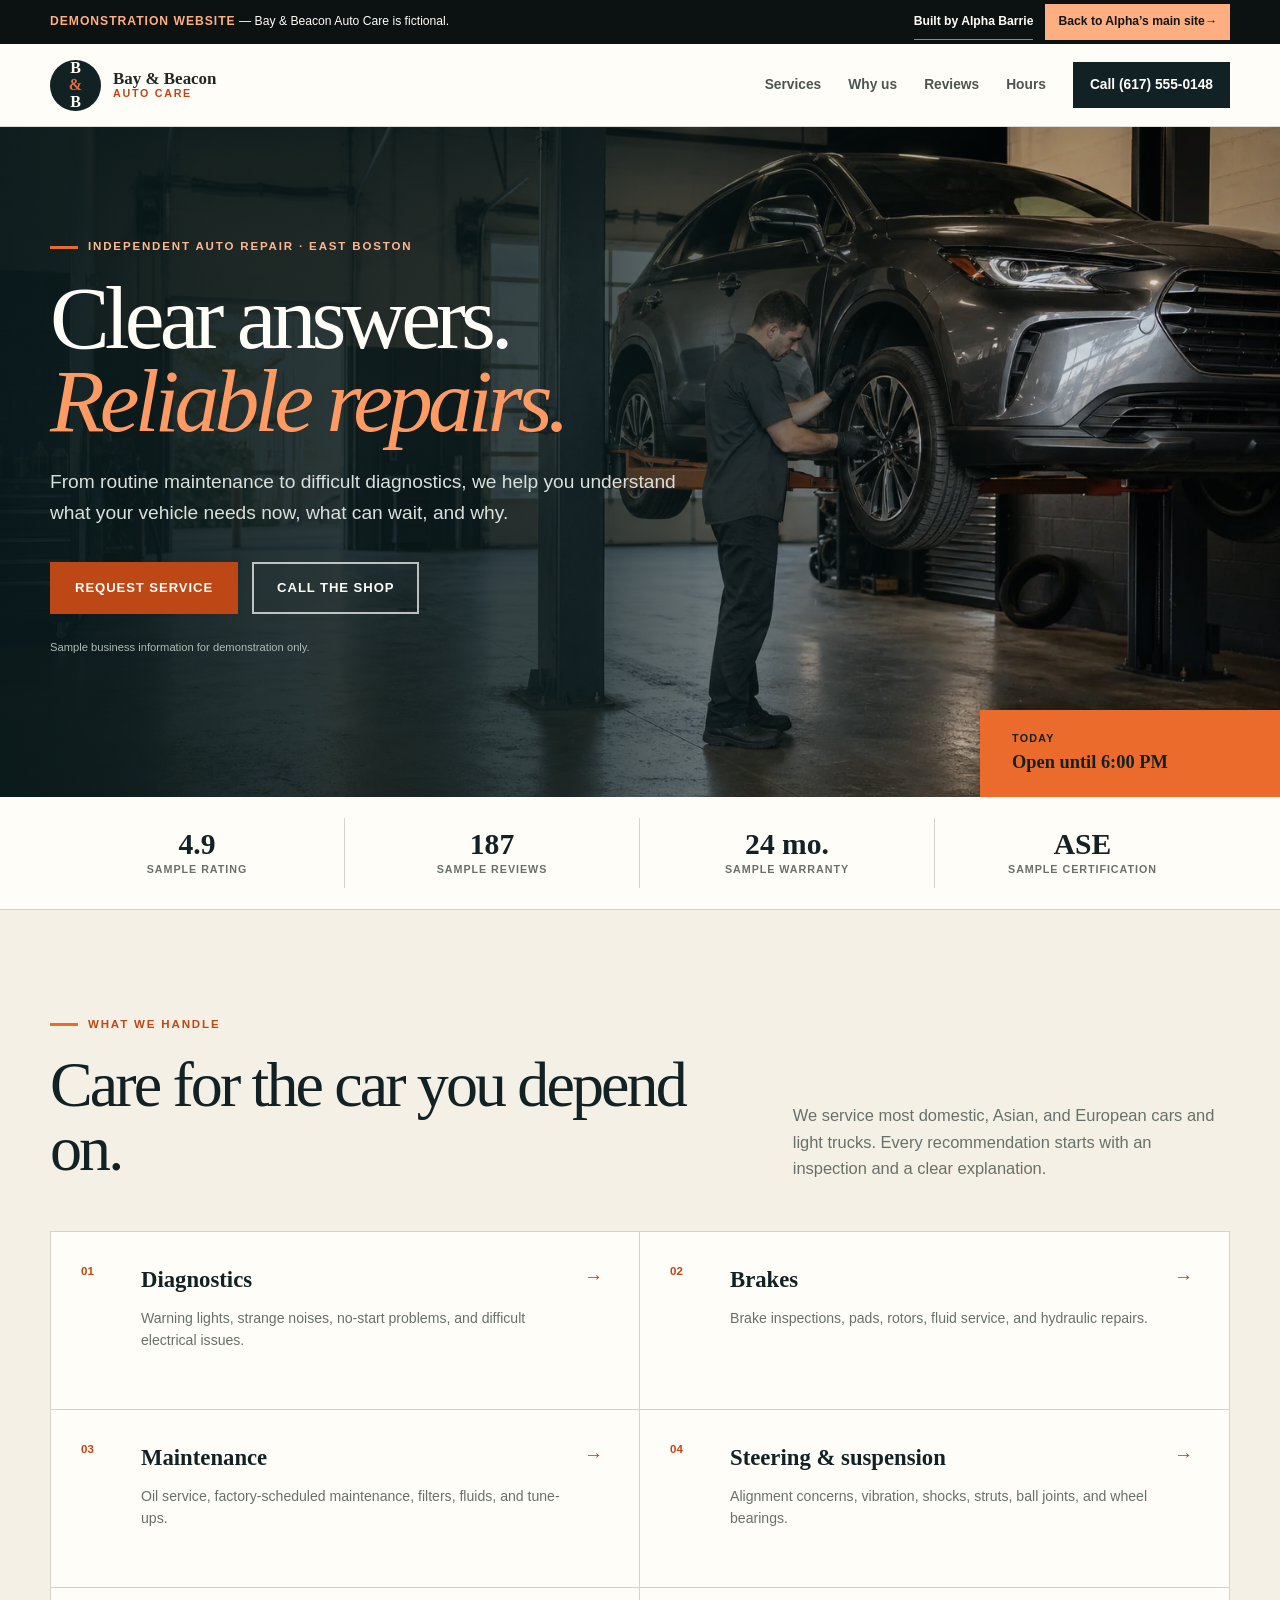
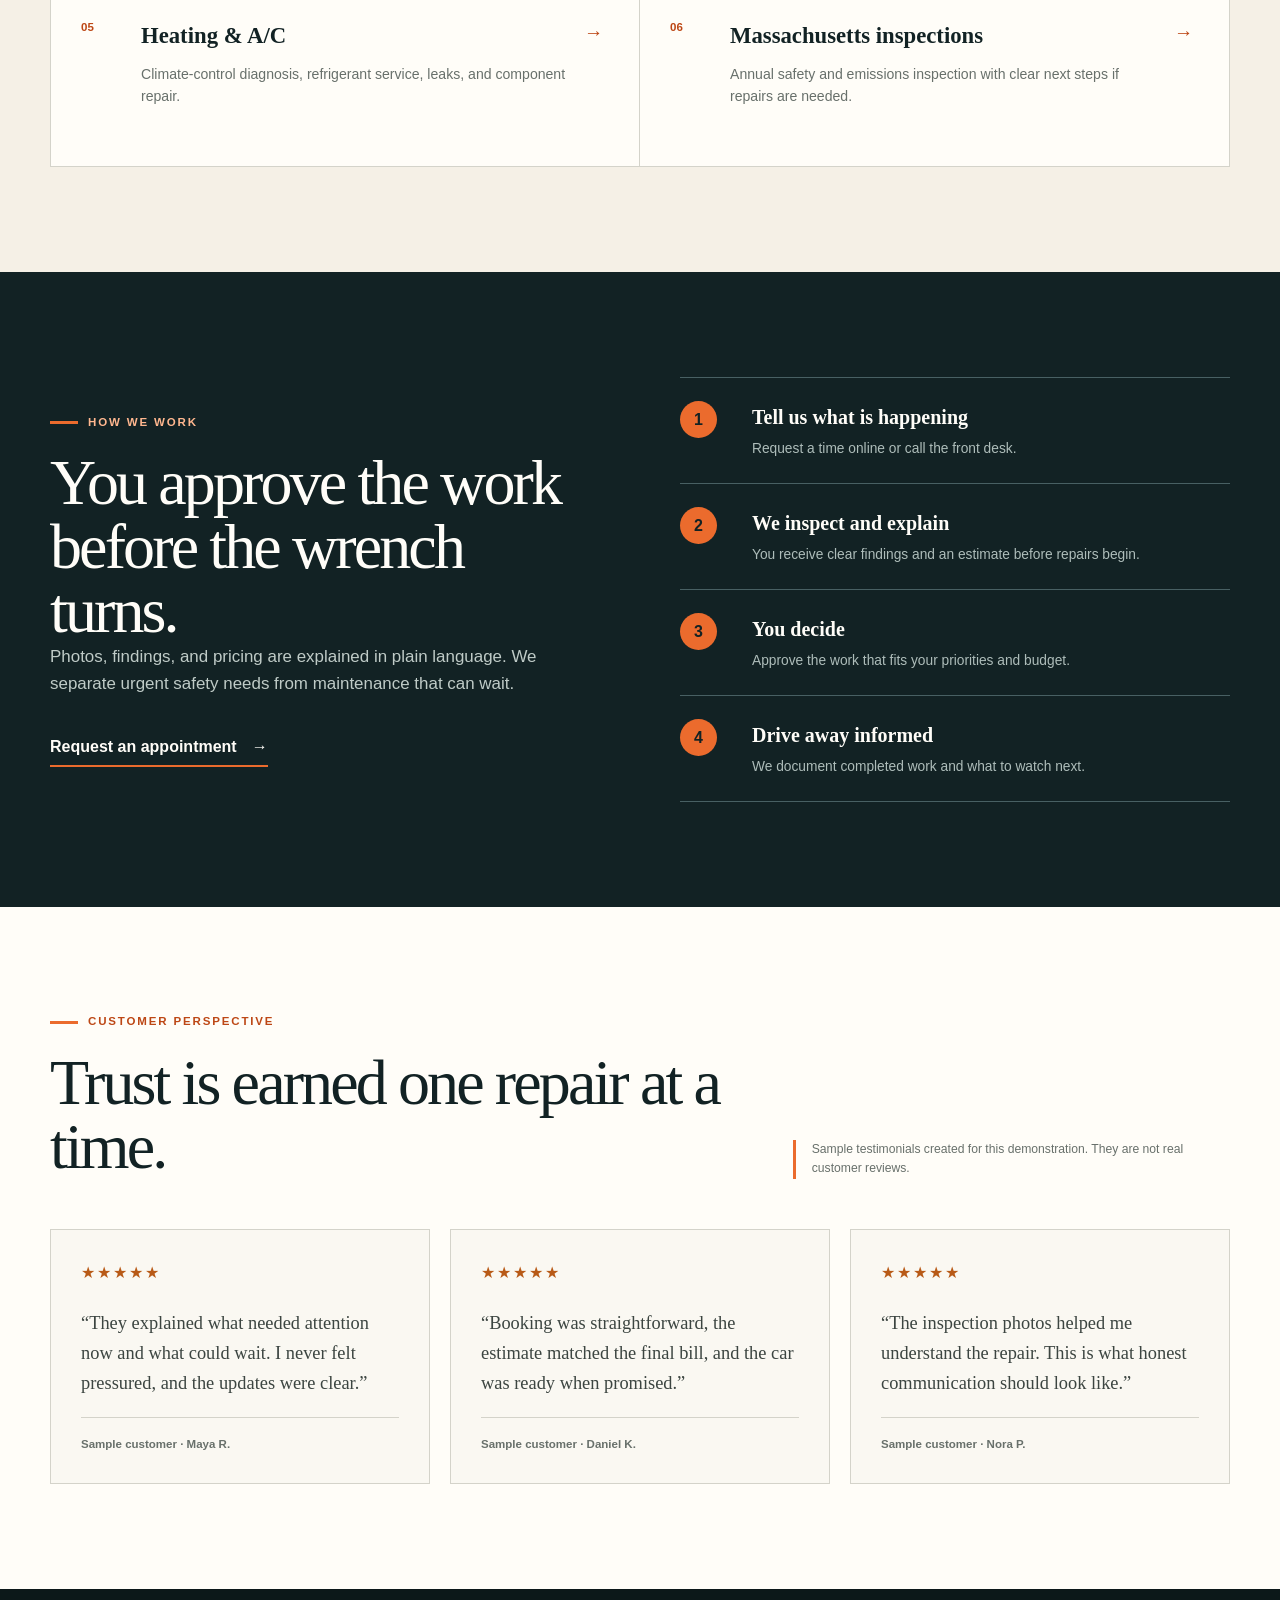
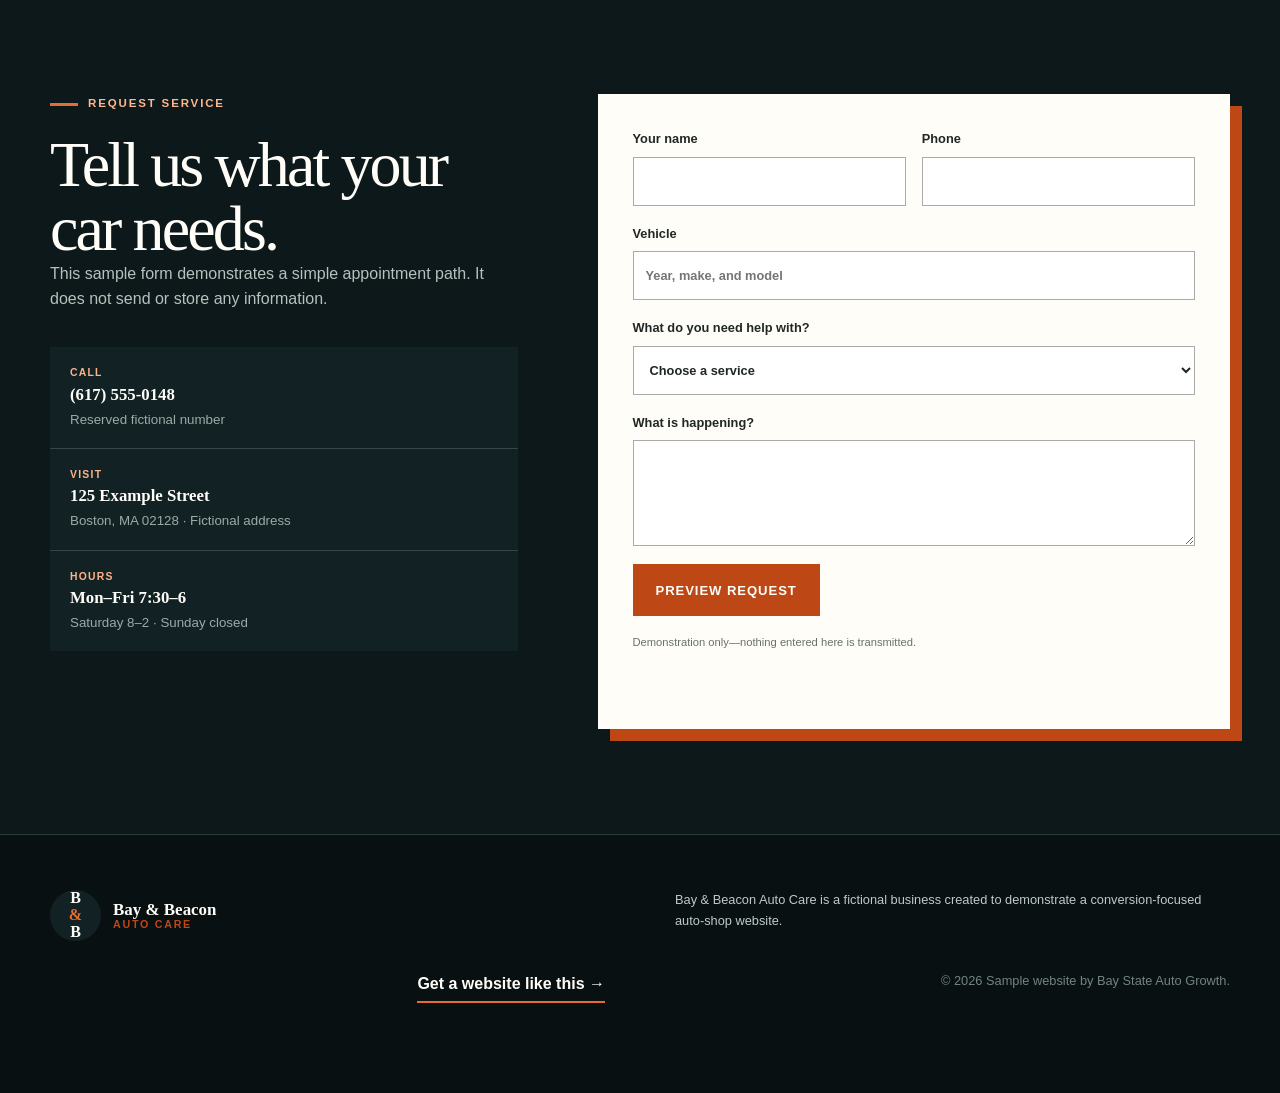
==== demo/index.html @ 22ead26d "Launch Bay State Auto Growth redesign" ====
<!doctype html>
<html lang="en">
<head>
  <meta charset="utf-8">
  <meta name="viewport" content="width=device-width, initial-scale=1">
  <meta name="description" content="A fictional independent auto repair website created as a demonstration by Bay State Auto Growth.">
  <meta name="robots" content="noindex, nofollow">
  <meta name="theme-color" content="#122224">
  <title>Bay &amp; Beacon Auto Care | Demonstration Website</title>
  <link rel="icon" href="../assets/favicon.png" type="image/png">
  <link rel="stylesheet" href="demo.css">
</head>
<body>
  <a class="skip-link" href="#demo-main">Skip to main content</a>

  <aside class="demo-banner" aria-label="Demonstration notice">
    <div class="demo-shell banner-inner">
      <p><strong>Demonstration website</strong> — Bay &amp; Beacon Auto Care is fictional.</p>
      <div class="banner-actions">
        <a class="creator-link" href="../index.html#about">Built by Alpha Barrie</a>
        <a class="back-to-main" href="../index.html">Back to Alpha’s main site <span aria-hidden="true">→</span></a>
      </div>
    </div>
  </aside>

  <header class="demo-header" id="top">
    <nav class="demo-nav demo-shell" aria-label="Demo website navigation">
      <a class="shop-brand" href="#top" aria-label="Bay and Beacon Auto Care home">
        <span class="shop-mark" aria-hidden="true">B<span>&amp;</span>B</span>
        <span>Bay &amp; Beacon<strong>Auto Care</strong></span>
      </a>
      <button class="demo-nav-toggle" type="button" aria-expanded="false" aria-controls="demo-menu">
        <span class="screen-reader">Open navigation</span><i></i><i></i><i></i>
      </button>
      <div class="demo-menu" id="demo-menu">
        <a href="#services">Services</a>
        <a href="#why-us">Why us</a>
        <a href="#reviews">Reviews</a>
        <a href="#contact">Hours</a>
        <a class="demo-call" href="tel:+16175550148">Call (617) 555-0148</a>
      </div>
    </nav>
  </header>

  <main id="demo-main">
    <section class="shop-hero">
      <img src="../assets/demo-garage.webp" alt="Mechanic inspecting a vehicle in a clean independent repair garage" width="1536" height="1024">
      <div class="hero-shade"></div>
      <div class="demo-shell hero-content">
        <p class="shop-eyebrow">Independent auto repair · East Boston</p>
        <h1>Clear answers.<br><em>Reliable repairs.</em></h1>
        <p>From routine maintenance to difficult diagnostics, we help you understand what your vehicle needs now, what can wait, and why.</p>
        <div class="shop-actions">
          <a class="shop-button shop-button-primary" href="#appointment">Request service</a>
          <a class="shop-button shop-button-secondary" href="tel:+16175550148">Call the shop</a>
        </div>
        <p class="fiction-note">Sample business information for demonstration only.</p>
      </div>
      <div class="hero-hours">
        <span>Today</span><strong>Open until 6:00 PM</strong>
      </div>
    </section>

    <section class="confidence-bar" aria-label="Sample shop highlights">
      <div class="demo-shell confidence-grid">
        <div><strong>4.9</strong><span>Sample rating</span></div>
        <div><strong>187</strong><span>Sample reviews</span></div>
        <div><strong>24 mo.</strong><span>Sample warranty</span></div>
        <div><strong>ASE</strong><span>Sample certification</span></div>
      </div>
    </section>

    <section class="shop-section services-section" id="services">
      <div class="demo-shell">
        <div class="shop-section-head">
          <div><p class="shop-eyebrow dark">What we handle</p><h2>Care for the car you depend on.</h2></div>
          <p>We service most domestic, Asian, and European cars and light trucks. Every recommendation starts with an inspection and a clear explanation.</p>
        </div>
        <div class="service-list">
          <article><span>01</span><div><h3>Diagnostics</h3><p>Warning lights, strange noises, no-start problems, and difficult electrical issues.</p></div><b aria-hidden="true">→</b></article>
          <article><span>02</span><div><h3>Brakes</h3><p>Brake inspections, pads, rotors, fluid service, and hydraulic repairs.</p></div><b aria-hidden="true">→</b></article>
          <article><span>03</span><div><h3>Maintenance</h3><p>Oil service, factory-scheduled maintenance, filters, fluids, and tune-ups.</p></div><b aria-hidden="true">→</b></article>
          <article><span>04</span><div><h3>Steering &amp; suspension</h3><p>Alignment concerns, vibration, shocks, struts, ball joints, and wheel bearings.</p></div><b aria-hidden="true">→</b></article>
          <article><span>05</span><div><h3>Heating &amp; A/C</h3><p>Climate-control diagnosis, refrigerant service, leaks, and component repair.</p></div><b aria-hidden="true">→</b></article>
          <article><span>06</span><div><h3>Massachusetts inspections</h3><p>Annual safety and emissions inspection with clear next steps if repairs are needed.</p></div><b aria-hidden="true">→</b></article>
        </div>
      </div>
    </section>

    <section class="shop-section why-section" id="why-us">
      <div class="demo-shell why-grid">
        <div class="why-card">
          <p class="shop-eyebrow">How we work</p>
          <h2>You approve the work before the wrench turns.</h2>
          <p>Photos, findings, and pricing are explained in plain language. We separate urgent safety needs from maintenance that can wait.</p>
          <a class="inline-link" href="#appointment">Request an appointment <span aria-hidden="true">→</span></a>
        </div>
        <ol class="shop-process">
          <li><span>1</span><div><h3>Tell us what is happening</h3><p>Request a time online or call the front desk.</p></div></li>
          <li><span>2</span><div><h3>We inspect and explain</h3><p>You receive clear findings and an estimate before repairs begin.</p></div></li>
          <li><span>3</span><div><h3>You decide</h3><p>Approve the work that fits your priorities and budget.</p></div></li>
          <li><span>4</span><div><h3>Drive away informed</h3><p>We document completed work and what to watch next.</p></div></li>
        </ol>
      </div>
    </section>

    <section class="shop-section reviews-section" id="reviews">
      <div class="demo-shell">
        <div class="shop-section-head reviews-head">
          <div><p class="shop-eyebrow dark">Customer perspective</p><h2>Trust is earned one repair at a time.</h2></div>
          <p class="sample-label">Sample testimonials created for this demonstration. They are not real customer reviews.</p>
        </div>
        <div class="review-grid">
          <blockquote><div class="stars" aria-label="Five out of five stars">★★★★★</div><p>“They explained what needed attention now and what could wait. I never felt pressured, and the updates were clear.”</p><footer>Sample customer · Maya R.</footer></blockquote>
          <blockquote><div class="stars" aria-label="Five out of five stars">★★★★★</div><p>“Booking was straightforward, the estimate matched the final bill, and the car was ready when promised.”</p><footer>Sample customer · Daniel K.</footer></blockquote>
          <blockquote><div class="stars" aria-label="Five out of five stars">★★★★★</div><p>“The inspection photos helped me understand the repair. This is what honest communication should look like.”</p><footer>Sample customer · Nora P.</footer></blockquote>
        </div>
      </div>
    </section>

    <section class="shop-section appointment-section" id="appointment">
      <div class="demo-shell appointment-grid">
        <div>
          <p class="shop-eyebrow">Request service</p>
          <h2>Tell us what your car needs.</h2>
          <p>This sample form demonstrates a simple appointment path. It does not send or store any information.</p>
          <div class="contact-cards" id="contact">
            <div><span>Call</span><strong>(617) 555-0148</strong><small>Reserved fictional number</small></div>
            <div><span>Visit</span><strong>125 Example Street</strong><small>Boston, MA 02128 · Fictional address</small></div>
            <div><span>Hours</span><strong>Mon–Fri 7:30–6</strong><small>Saturday 8–2 · Sunday closed</small></div>
          </div>
        </div>
        <form class="sample-form" data-demo-form>
          <div class="two-fields">
            <label for="demo-name">Your name<input id="demo-name" type="text" autocomplete="name" required></label>
            <label for="demo-phone">Phone<input id="demo-phone" type="tel" autocomplete="tel" required></label>
          </div>
          <label for="demo-vehicle">Vehicle<input id="demo-vehicle" type="text" placeholder="Year, make, and model" required></label>
          <label for="demo-service">What do you need help with?
            <select id="demo-service" required><option value="">Choose a service</option><option>Diagnostics</option><option>Brakes</option><option>Maintenance</option><option>Steering or suspension</option><option>Heating or A/C</option><option>State inspection</option></select>
          </label>
          <label for="demo-message">What is happening?<textarea id="demo-message" rows="4" required></textarea></label>
          <button class="shop-button shop-button-primary" type="submit">Preview request</button>
          <p class="sample-form-note">Demonstration only—nothing entered here is transmitted.</p>
          <p class="demo-form-status" role="status" aria-live="polite" data-demo-status></p>
        </form>
      </div>
    </section>
  </main>

  <footer class="shop-footer">
    <div class="demo-shell footer-layout">
      <a class="shop-brand footer-shop-brand" href="#top"><span class="shop-mark" aria-hidden="true">B<span>&amp;</span>B</span><span>Bay &amp; Beacon<strong>Auto Care</strong></span></a>
      <p>Bay &amp; Beacon Auto Care is a fictional business created to demonstrate a conversion-focused auto-shop website.</p>
      <a class="builder-link" href="../index.html#audit">Get a website like this <span aria-hidden="true">→</span></a>
      <p class="copyright">&copy; <span data-demo-year></span> Sample website by Bay State Auto Growth.</p>
    </div>
  </footer>

  <a class="mobile-call" href="tel:+16175550148">Call the shop <span>(617) 555-0148</span></a>
  <script src="demo.js"></script>
</body>
</html>
---- demo/demo.css ----
:root {
  --navy: #122224;
  --navy-soft: #1b3032;
  --cream: #f5f0e6;
  --white: #fffdf8;
  --orange: #eb6b2d;
  --orange-dark: #bd4715;
  --gold: #f2ad42;
  --text: #202724;
  --muted: #68706b;
  --line: #d4d3ca;
  --shadow: 0 24px 60px rgba(10, 28, 30, 0.17);
}

*, *::before, *::after { box-sizing: border-box; }
html { scroll-behavior: smooth; scroll-padding-top: 134px; }
body { margin: 0; overflow-x: hidden; color: var(--text); background: var(--cream); font-family: "Segoe UI", Arial, sans-serif; line-height: 1.6; }
img { display: block; max-width: 100%; }
a { color: inherit; text-decoration: none; }
h1, h2, h3, p { margin-top: 0; }
button, input, select, textarea { font: inherit; }
:focus-visible { outline: 3px solid var(--orange); outline-offset: 4px; }
.demo-shell { width: min(1180px, calc(100% - 40px)); margin-inline: auto; }
.screen-reader { position: absolute; width: 1px; height: 1px; margin: -1px; overflow: hidden; clip: rect(0, 0, 0, 0); white-space: nowrap; }
.skip-link { position: fixed; z-index: 100; top: 8px; left: 8px; padding: 10px 14px; color: white; background: var(--navy); transform: translateY(-150%); }
.skip-link:focus { transform: translateY(0); }

.demo-banner { color: var(--white); background: #0c1112; }
.banner-inner { min-height: 44px; display: flex; align-items: center; justify-content: space-between; gap: 20px; }
.banner-inner p { margin: 0; font-size: 0.76rem; }
.banner-inner strong { color: #ffae81; text-transform: uppercase; letter-spacing: 0.08em; }
.banner-actions { display: flex; align-items: center; gap: 12px; }
.banner-inner a { min-height: 36px; display: inline-flex; align-items: center; font-size: 0.76rem; font-weight: 800; }
.creator-link { border-bottom: 1px solid var(--orange); }
.back-to-main { padding: 0 13px; color: #101718; background: #ffae81; }
.back-to-main:hover { background: var(--white); }

.demo-header { position: sticky; top: 0; z-index: 40; border-bottom: 1px solid rgba(212, 211, 202, 0.75); background: rgba(255, 253, 248, 0.96); backdrop-filter: blur(12px); }
.demo-nav { min-height: 82px; display: flex; align-items: center; justify-content: space-between; gap: 28px; }
.shop-brand { display: flex; align-items: center; gap: 12px; line-height: 1.05; font-weight: 900; }
.shop-brand > span:last-child { display: grid; font-family: Georgia, serif; font-size: 1.06rem; }
.shop-brand strong { color: var(--orange-dark); font-family: "Segoe UI", sans-serif; font-size: 0.67rem; letter-spacing: 0.16em; text-transform: uppercase; }
.shop-mark { display: grid; width: 51px; height: 51px; place-items: center; color: var(--white); background: var(--navy); font-family: Georgia, serif; font-size: 1rem; border-radius: 50%; }
.shop-mark span { color: var(--orange); }
.demo-menu { display: flex; align-items: center; gap: 27px; color: #4c5551; font-size: 0.86rem; font-weight: 700; }
.demo-menu > a:not(.demo-call):hover { color: var(--orange-dark); }
.demo-call { padding: 12px 17px; color: var(--white); background: var(--navy); }
.demo-call:hover { background: var(--orange-dark); }
.demo-nav-toggle { display: none; width: 48px; height: 48px; border: 0; background: transparent; }
.demo-nav-toggle i { display: block; width: 27px; height: 2px; margin: 6px auto; background: var(--navy); }

.shop-hero { position: relative; min-height: 670px; display: grid; align-items: center; overflow: hidden; color: var(--white); background: var(--navy); }
.shop-hero > img { position: absolute; inset: 0; width: 100%; height: 100%; object-fit: cover; object-position: center; }
.hero-shade { position: absolute; inset: 0; background: linear-gradient(90deg, rgba(9, 25, 27, 0.96) 0%, rgba(9, 25, 27, 0.8) 44%, rgba(9, 25, 27, 0.15) 80%); }
.hero-content { position: relative; z-index: 1; padding-block: 90px 120px; }
.shop-eyebrow { margin-bottom: 20px; color: #ffb78f; font-size: 0.72rem; font-weight: 900; letter-spacing: 0.16em; text-transform: uppercase; }
.shop-eyebrow::before { display: inline-block; width: 28px; height: 3px; margin-right: 10px; vertical-align: middle; content: ""; background: var(--orange); }
.shop-eyebrow.dark { color: var(--orange-dark); }
.hero-content h1 { max-width: 780px; margin-bottom: 25px; font-family: Georgia, serif; font-size: clamp(3.4rem, 7vw, 6.5rem); font-weight: 500; letter-spacing: -0.055em; line-height: 0.93; }
.hero-content h1 em { color: #ff9a63; font-style: italic; }
.hero-content > p:not(.shop-eyebrow):not(.fiction-note) { max-width: 670px; color: #d9e0dc; font-size: 1.2rem; }
.shop-actions { display: flex; flex-wrap: wrap; gap: 14px; margin-top: 33px; }
.shop-button { min-height: 52px; display: inline-flex; align-items: center; justify-content: center; padding: 0 23px; border: 2px solid transparent; font-size: 0.82rem; font-weight: 900; letter-spacing: 0.07em; text-transform: uppercase; transition: transform 180ms ease, background-color 180ms ease; }
.shop-button:hover { transform: translateY(-2px); }
.shop-button-primary { color: var(--white); background: var(--orange-dark); }
.shop-button-primary:hover { background: var(--orange); }
.shop-button-secondary { border-color: rgba(255,255,255,0.7); color: var(--white); }
.shop-button-secondary:hover { color: var(--navy); background: var(--white); }
.fiction-note { margin: 25px 0 0; color: #aebbb6; font-size: 0.7rem; }
.hero-hours { position: absolute; right: 0; bottom: 0; z-index: 2; display: grid; min-width: 300px; padding: 20px 32px; color: var(--navy); background: var(--orange); }
.hero-hours span { font-size: 0.67rem; font-weight: 900; letter-spacing: 0.12em; text-transform: uppercase; }
.hero-hours strong { font-family: Georgia, serif; font-size: 1.15rem; }

.confidence-bar { background: var(--white); border-bottom: 1px solid var(--line); }
.confidence-grid { min-height: 112px; display: grid; grid-template-columns: repeat(4, 1fr); align-items: center; }
.confidence-grid > div { display: grid; padding: 10px 25px; border-right: 1px solid var(--line); text-align: center; }
.confidence-grid > div:last-child { border-right: 0; }
.confidence-grid strong { color: var(--navy); font-family: Georgia, serif; font-size: 1.85rem; line-height: 1.1; }
.confidence-grid span { color: var(--muted); font-size: 0.67rem; font-weight: 800; letter-spacing: 0.09em; text-transform: uppercase; }

.shop-section { padding: 105px 0; }
.shop-section-head { display: grid; grid-template-columns: 1fr 0.65fr; gap: 70px; align-items: end; margin-bottom: 50px; }
.shop-section h2 { margin-bottom: 0; color: var(--navy); font-family: Georgia, serif; font-size: clamp(2.6rem, 5vw, 4.6rem); font-weight: 500; letter-spacing: -0.045em; line-height: 1; }
.shop-section-head > p { margin: 0; color: var(--muted); font-size: 1.03rem; }
.services-section { background: var(--cream); }
.service-list { display: grid; grid-template-columns: 1fr 1fr; border: 1px solid var(--line); background: var(--white); }
.service-list article { min-height: 178px; display: grid; grid-template-columns: 45px 1fr 25px; gap: 15px; align-items: start; padding: 30px; border-bottom: 1px solid var(--line); }
.service-list article:nth-child(odd) { border-right: 1px solid var(--line); }
.service-list article:nth-last-child(-n+2) { border-bottom: 0; }
.service-list article > span { color: var(--orange-dark); font-size: 0.72rem; font-weight: 900; }
.service-list h3 { margin-bottom: 8px; color: var(--navy); font-family: Georgia, serif; font-size: 1.42rem; }
.service-list p { margin: 0; color: var(--muted); font-size: 0.88rem; }
.service-list b { color: var(--orange-dark); font-size: 1.2rem; }

.why-section { color: var(--white); background: var(--navy); }
.why-grid { display: grid; grid-template-columns: 1fr 1fr; gap: 80px; align-items: center; }
.why-card h2 { color: var(--white); }
.why-card > p:not(.shop-eyebrow) { color: #bfcbc7; font-size: 1.06rem; }
.inline-link { display: inline-flex; gap: 15px; margin-top: 20px; padding-bottom: 5px; border-bottom: 2px solid var(--orange); color: var(--white); font-weight: 900; }
.shop-process { margin: 0; padding: 0; border-top: 1px solid #486063; list-style: none; }
.shop-process li { display: grid; grid-template-columns: 52px 1fr; gap: 20px; padding: 23px 0; border-bottom: 1px solid #486063; }
.shop-process li > span { display: grid; width: 37px; height: 37px; place-items: center; color: var(--navy); background: var(--orange); border-radius: 50%; font-weight: 900; }
.shop-process h3 { margin-bottom: 5px; font-family: Georgia, serif; font-size: 1.25rem; }
.shop-process p { margin: 0; color: #aebdba; font-size: 0.86rem; }

.reviews-section { background: var(--white); }
.sample-label { padding-left: 16px; border-left: 3px solid var(--orange); font-size: 0.76rem !important; }
.review-grid { display: grid; grid-template-columns: repeat(3, 1fr); gap: 20px; }
.review-grid blockquote { margin: 0; padding: 30px; border: 1px solid var(--line); background: #faf8f2; }
.stars { margin-bottom: 22px; color: #b85a17; letter-spacing: 0.12em; }
.review-grid blockquote > p { color: #3c4541; font-family: Georgia, serif; font-size: 1.15rem; line-height: 1.65; }
.review-grid footer { padding-top: 17px; border-top: 1px solid var(--line); color: var(--muted); font-size: 0.72rem; font-weight: 800; }

.appointment-section { color: var(--white); background: #0c1819; }
.appointment-grid { display: grid; grid-template-columns: 0.85fr 1.15fr; gap: 80px; align-items: start; }
.appointment-section h2 { color: var(--white); }
.appointment-section .appointment-grid > div > p:not(.shop-eyebrow) { color: #b5c2be; }
.contact-cards { display: grid; gap: 1px; margin-top: 35px; background: #344749; }
.contact-cards > div { display: grid; padding: 18px 20px; background: var(--navy); }
.contact-cards span { color: #ffb38a; font-size: 0.65rem; font-weight: 900; letter-spacing: 0.12em; text-transform: uppercase; }
.contact-cards strong { font-family: Georgia, serif; font-size: 1.05rem; }
.contact-cards small { color: #9aaba6; }
.sample-form { display: grid; gap: 18px; padding: 35px; color: var(--text); background: var(--white); box-shadow: 12px 12px 0 var(--orange-dark); }
.two-fields { display: grid; grid-template-columns: 1fr 1fr; gap: 16px; }
.sample-form label { display: grid; gap: 7px; font-size: 0.8rem; font-weight: 900; }
.sample-form input, .sample-form select, .sample-form textarea { min-height: 49px; width: 100%; padding: 11px 12px; border: 1px solid #aaa; color: var(--text); background: white; border-radius: 0; }
.sample-form textarea { min-height: 100px; resize: vertical; }
.sample-form input:focus, .sample-form select:focus, .sample-form textarea:focus { border-color: var(--orange-dark); outline: 3px solid rgba(235, 107, 45, 0.2); }
.sample-form button { justify-self: start; border: 0; cursor: pointer; }
.sample-form-note { margin: 0; color: var(--muted); font-size: 0.7rem; }
.demo-form-status { min-height: 24px; margin: 0; color: #196440; font-size: 0.78rem; font-weight: 800; }

.shop-footer { padding: 55px 0 90px; color: #bdcbc7; background: #081011; border-top: 1px solid #2b3b3d; }
.footer-layout { display: grid; grid-template-columns: 1fr 1fr; gap: 30px 70px; align-items: start; }
.footer-shop-brand { color: var(--white); }
.footer-layout > p { margin: 0; font-size: 0.8rem; }
.builder-link { justify-self: end; padding-bottom: 4px; border-bottom: 2px solid var(--orange); color: var(--white); font-weight: 900; }
.copyright { justify-self: end; color: #728480; }
.mobile-call { display: none; }

@media (max-width: 900px) {
  .shop-section { padding: 85px 0; }
  .shop-section-head, .why-grid, .appointment-grid { grid-template-columns: 1fr; gap: 45px; }
  .service-list { grid-template-columns: 1fr; }
  .service-list article, .service-list article:nth-child(odd), .service-list article:nth-last-child(-n+2) { border-right: 0; border-bottom: 1px solid var(--line); }
  .service-list article:last-child { border-bottom: 0; }
  .review-grid { grid-template-columns: 1fr; }
}

@media (max-width: 760px) {
  html { scroll-padding-top: 114px; }
  .demo-shell { width: min(100% - 28px, 1180px); }
  .banner-inner { min-height: 52px; padding-block: 7px; }
  .banner-inner p { max-width: 40%; line-height: 1.25; }
  .banner-actions { gap: 8px; }
  .banner-inner a { min-height: 38px; font-size: 0.7rem; }
  .demo-nav { min-height: 70px; }
  .demo-nav-toggle { display: block; }
  .demo-menu { position: absolute; top: 70px; right: 14px; left: 14px; display: none; padding: 15px; border: 1px solid var(--line); background: var(--white); box-shadow: var(--shadow); flex-direction: column; align-items: stretch; gap: 2px; }
  .demo-menu.is-open { display: flex; }
  .demo-menu a { min-height: 46px; display: flex; align-items: center; padding: 8px 10px; }
  .demo-call { justify-content: center; margin-top: 7px; }
  .shop-hero { min-height: 640px; }
  .hero-hours { right: 14px; bottom: 14px; min-width: 255px; }
  .confidence-grid { grid-template-columns: 1fr 1fr; padding: 12px 0; }
  .confidence-grid > div { min-height: 78px; justify-content: center; border-bottom: 1px solid var(--line); }
  .confidence-grid > div:nth-child(2) { border-right: 0; }
  .confidence-grid > div:nth-last-child(-n+2) { border-bottom: 0; }
  .footer-layout { grid-template-columns: 1fr; }
  .builder-link, .copyright { justify-self: start; }
  .mobile-call { position: fixed; right: 10px; bottom: 10px; left: 10px; z-index: 35; min-height: 51px; display: flex; align-items: center; justify-content: space-between; padding: 0 18px; color: var(--white); background: var(--orange-dark); box-shadow: 0 10px 35px rgba(0,0,0,0.32); font-size: 0.8rem; font-weight: 900; text-transform: uppercase; }
  .mobile-call span { font-size: 0.68rem; }
}

@media (max-width: 520px) {
  .banner-inner { align-items: stretch; flex-direction: column; gap: 6px; padding-block: 9px; }
  .banner-inner p { max-width: none; }
  .banner-actions { align-items: stretch; }
  .banner-inner a { justify-content: center; font-size: 0.68rem; }
  .creator-link { flex: 0.85; }
  .back-to-main { flex: 1.15; }
  .hero-content { padding-block: 70px 140px; }
  .hero-content h1 { font-size: clamp(3rem, 15vw, 4.2rem); }
  .hero-content > p:not(.shop-eyebrow):not(.fiction-note) { font-size: 1rem; }
  .shop-actions { align-items: stretch; flex-direction: column; }
  .shop-actions .shop-button { width: 100%; }
  .hero-hours { left: 14px; }
  .shop-section { padding: 68px 0; }
  .shop-section h2 { font-size: clamp(2.35rem, 12vw, 3.2rem); }
  .service-list article { grid-template-columns: 35px 1fr; padding: 24px 20px; }
  .service-list b { display: none; }
  .two-fields { grid-template-columns: 1fr; }
  .sample-form { padding: 22px; box-shadow: 7px 7px 0 var(--orange-dark); }
  .sample-form button { width: 100%; }
}

@media (prefers-reduced-motion: reduce) {
  html { scroll-behavior: auto; }
  *, *::before, *::after { scroll-behavior: auto !important; transition-duration: 0.01ms !important; animation-duration: 0.01ms !important; }
}
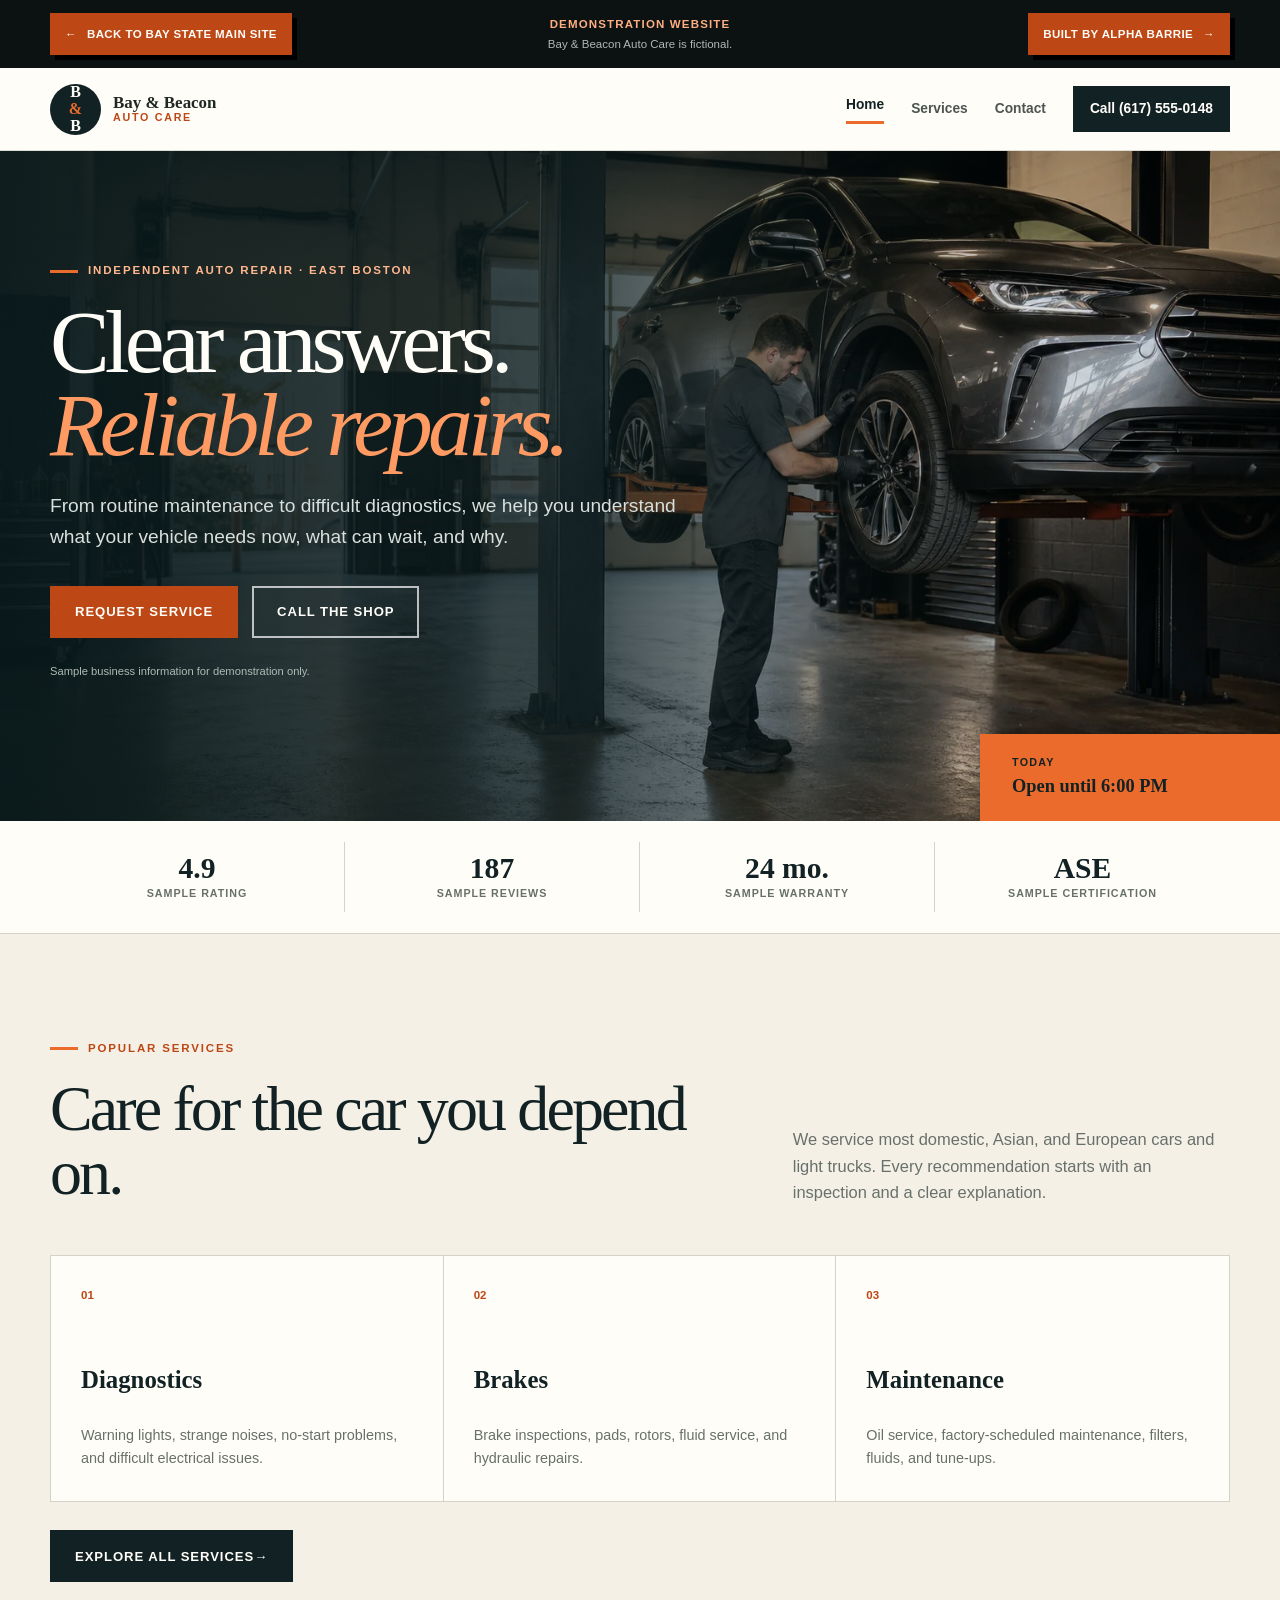
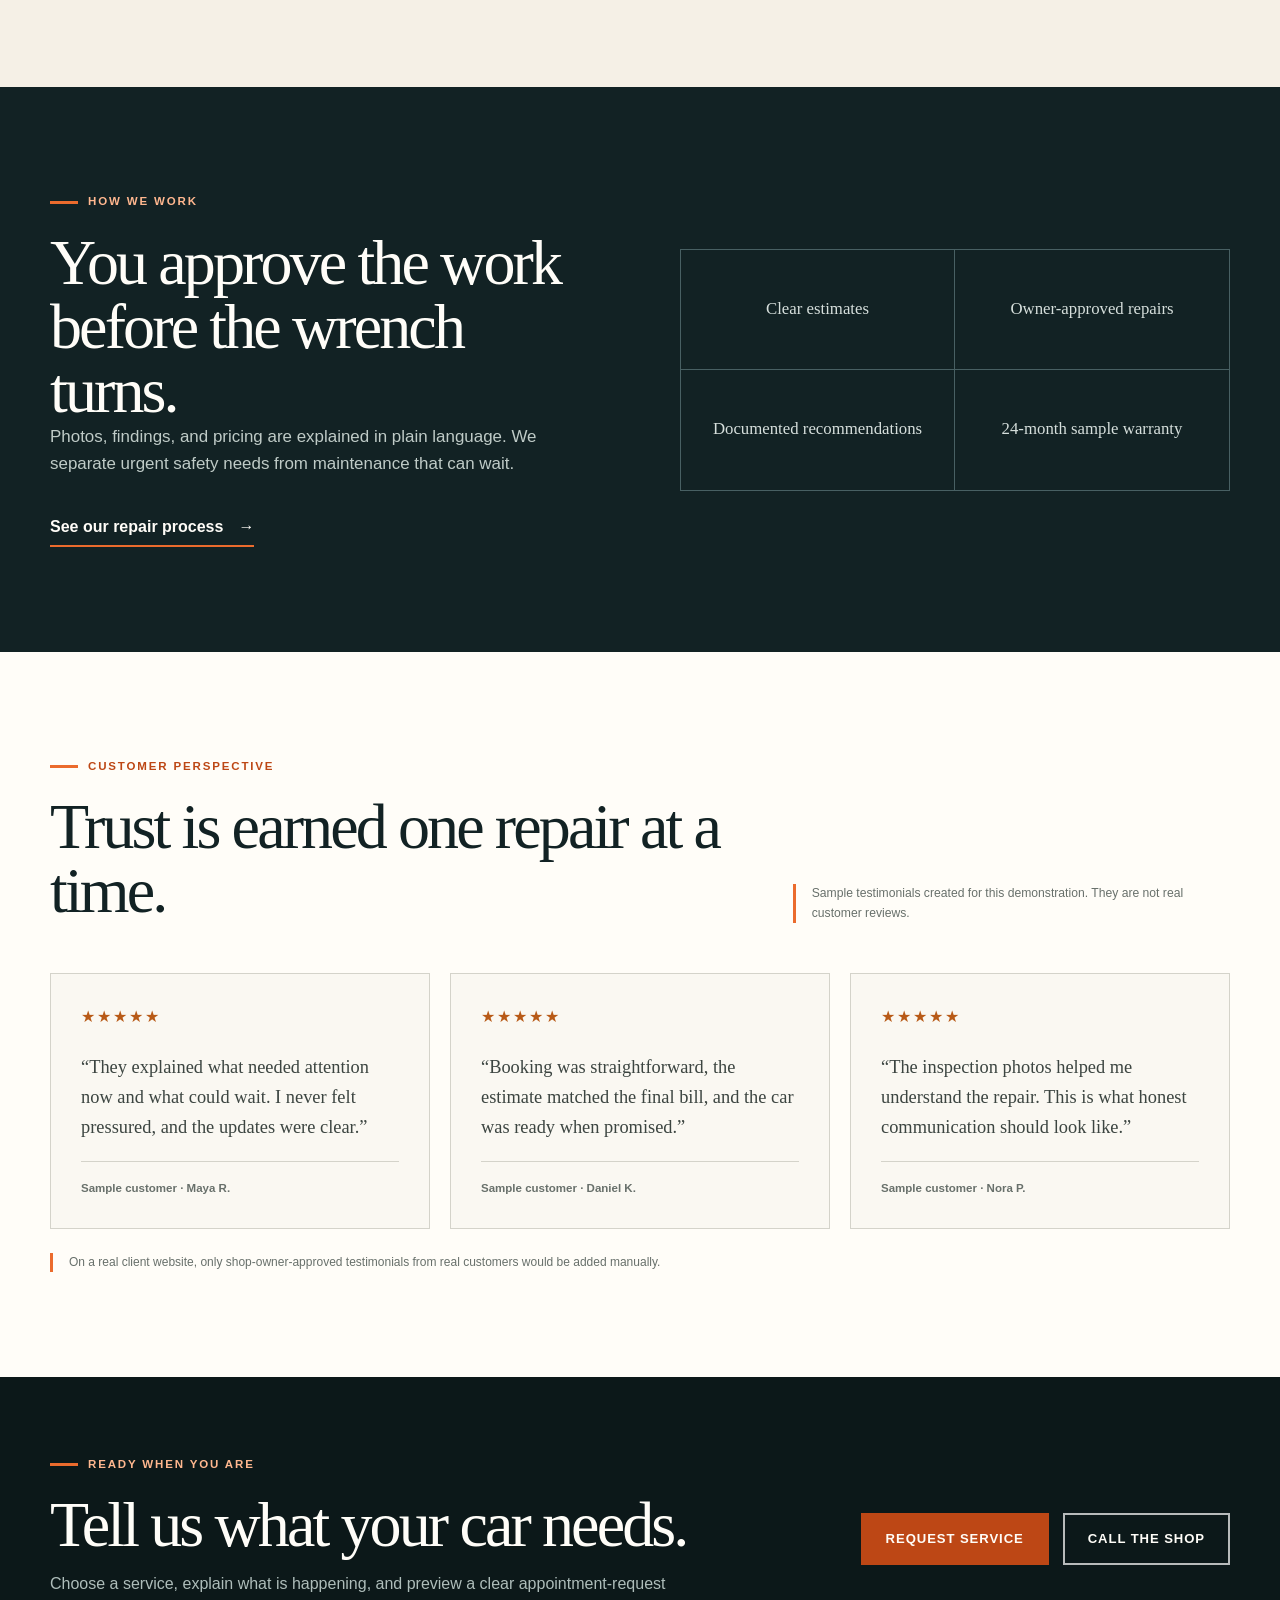
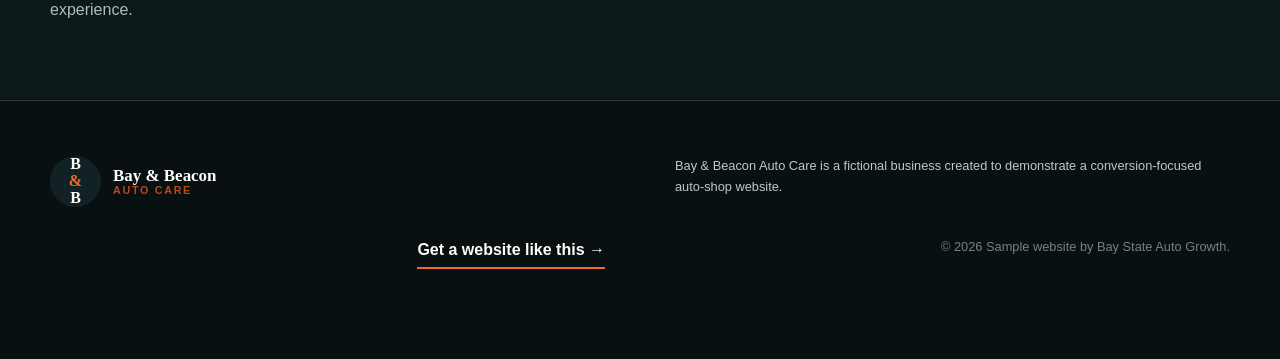
==== commit bf0baf14: "Add multi-page demo and direct contact path" ====
--- a/demo/index.html
+++ b/demo/index.html
@@ -3,10 +3,10 @@
 <head>
   <meta charset="utf-8">
   <meta name="viewport" content="width=device-width, initial-scale=1">
-  <meta name="description" content="A fictional independent auto repair website created as a demonstration by Bay State Auto Growth.">
+  <meta name="description" content="Fictional Bay & Beacon Auto Care homepage created as a multi-page auto-shop website demonstration by Bay State Auto Growth.">
   <meta name="robots" content="noindex, nofollow">
   <meta name="theme-color" content="#122224">
-  <title>Bay &amp; Beacon Auto Care | Demonstration Website</title>
+  <title>Bay &amp; Beacon Auto Care | Fictional Shop Demo</title>
   <link rel="icon" href="../assets/favicon.png" type="image/png">
   <link rel="stylesheet" href="demo.css">
 </head>
@@ -15,17 +15,15 @@
 
   <aside class="demo-banner" aria-label="Demonstration notice">
     <div class="demo-shell banner-inner">
-      <p><strong>Demonstration website</strong> — Bay &amp; Beacon Auto Care is fictional.</p>
-      <div class="banner-actions">
-        <a class="creator-link" href="../index.html#about">Built by Alpha Barrie</a>
-        <a class="back-to-main" href="../index.html">Back to Alpha’s main site <span aria-hidden="true">→</span></a>
-      </div>
+      <a class="demo-banner-button back-to-main" href="../index.html"><span aria-hidden="true">←</span> Back to Bay State main site</a>
+      <p><strong>Demonstration website</strong><span>Bay &amp; Beacon Auto Care is fictional.</span></p>
+      <a class="demo-banner-button creator-link" href="../index.html#about">Built by Alpha Barrie <span aria-hidden="true">→</span></a>
     </div>
   </aside>
 
   <header class="demo-header" id="top">
     <nav class="demo-nav demo-shell" aria-label="Demo website navigation">
-      <a class="shop-brand" href="#top" aria-label="Bay and Beacon Auto Care home">
+      <a class="shop-brand" href="index.html" aria-label="Bay and Beacon Auto Care home">
         <span class="shop-mark" aria-hidden="true">B<span>&amp;</span>B</span>
         <span>Bay &amp; Beacon<strong>Auto Care</strong></span>
       </a>
@@ -33,10 +31,9 @@
         <span class="screen-reader">Open navigation</span><i></i><i></i><i></i>
       </button>
       <div class="demo-menu" id="demo-menu">
-        <a href="#services">Services</a>
-        <a href="#why-us">Why us</a>
-        <a href="#reviews">Reviews</a>
-        <a href="#contact">Hours</a>
+        <a href="index.html" aria-current="page">Home</a>
+        <a href="services.html">Services</a>
+        <a href="contact.html">Contact</a>
         <a class="demo-call" href="tel:+16175550148">Call (617) 555-0148</a>
       </div>
     </nav>
@@ -51,14 +48,12 @@
         <h1>Clear answers.<br><em>Reliable repairs.</em></h1>
         <p>From routine maintenance to difficult diagnostics, we help you understand what your vehicle needs now, what can wait, and why.</p>
         <div class="shop-actions">
-          <a class="shop-button shop-button-primary" href="#appointment">Request service</a>
+          <a class="shop-button shop-button-primary" href="contact.html#appointment">Request service</a>
           <a class="shop-button shop-button-secondary" href="tel:+16175550148">Call the shop</a>
         </div>
         <p class="fiction-note">Sample business information for demonstration only.</p>
       </div>
-      <div class="hero-hours">
-        <span>Today</span><strong>Open until 6:00 PM</strong>
-      </div>
+      <div class="hero-hours"><span>Today</span><strong>Open until 6:00 PM</strong></div>
     </section>
 
     <section class="confidence-bar" aria-label="Sample shop highlights">
@@ -70,37 +65,32 @@
       </div>
     </section>
 
-    <section class="shop-section services-section" id="services">
+    <section class="shop-section services-section">
       <div class="demo-shell">
         <div class="shop-section-head">
-          <div><p class="shop-eyebrow dark">What we handle</p><h2>Care for the car you depend on.</h2></div>
+          <div><p class="shop-eyebrow dark">Popular services</p><h2>Care for the car you depend on.</h2></div>
           <p>We service most domestic, Asian, and European cars and light trucks. Every recommendation starts with an inspection and a clear explanation.</p>
         </div>
-        <div class="service-list">
-          <article><span>01</span><div><h3>Diagnostics</h3><p>Warning lights, strange noises, no-start problems, and difficult electrical issues.</p></div><b aria-hidden="true">→</b></article>
-          <article><span>02</span><div><h3>Brakes</h3><p>Brake inspections, pads, rotors, fluid service, and hydraulic repairs.</p></div><b aria-hidden="true">→</b></article>
-          <article><span>03</span><div><h3>Maintenance</h3><p>Oil service, factory-scheduled maintenance, filters, fluids, and tune-ups.</p></div><b aria-hidden="true">→</b></article>
-          <article><span>04</span><div><h3>Steering &amp; suspension</h3><p>Alignment concerns, vibration, shocks, struts, ball joints, and wheel bearings.</p></div><b aria-hidden="true">→</b></article>
-          <article><span>05</span><div><h3>Heating &amp; A/C</h3><p>Climate-control diagnosis, refrigerant service, leaks, and component repair.</p></div><b aria-hidden="true">→</b></article>
-          <article><span>06</span><div><h3>Massachusetts inspections</h3><p>Annual safety and emissions inspection with clear next steps if repairs are needed.</p></div><b aria-hidden="true">→</b></article>
+        <div class="home-service-grid">
+          <article><span>01</span><h3>Diagnostics</h3><p>Warning lights, strange noises, no-start problems, and difficult electrical issues.</p></article>
+          <article><span>02</span><h3>Brakes</h3><p>Brake inspections, pads, rotors, fluid service, and hydraulic repairs.</p></article>
+          <article><span>03</span><h3>Maintenance</h3><p>Oil service, factory-scheduled maintenance, filters, fluids, and tune-ups.</p></article>
         </div>
+        <a class="shop-button shop-button-dark section-action" href="services.html">Explore all services <span aria-hidden="true">→</span></a>
       </div>
     </section>
 
-    <section class="shop-section why-section" id="why-us">
+    <section class="shop-section why-section">
       <div class="demo-shell why-grid">
         <div class="why-card">
           <p class="shop-eyebrow">How we work</p>
           <h2>You approve the work before the wrench turns.</h2>
           <p>Photos, findings, and pricing are explained in plain language. We separate urgent safety needs from maintenance that can wait.</p>
-          <a class="inline-link" href="#appointment">Request an appointment <span aria-hidden="true">→</span></a>
+          <a class="inline-link" href="services.html#process">See our repair process <span aria-hidden="true">→</span></a>
         </div>
-        <ol class="shop-process">
-          <li><span>1</span><div><h3>Tell us what is happening</h3><p>Request a time online or call the front desk.</p></div></li>
-          <li><span>2</span><div><h3>We inspect and explain</h3><p>You receive clear findings and an estimate before repairs begin.</p></div></li>
-          <li><span>3</span><div><h3>You decide</h3><p>Approve the work that fits your priorities and budget.</p></div></li>
-          <li><span>4</span><div><h3>Drive away informed</h3><p>We document completed work and what to watch next.</p></div></li>
-        </ol>
+        <div class="home-trust-card">
+          <span>Clear estimates</span><span>Owner-approved repairs</span><span>Documented recommendations</span><span>24-month sample warranty</span>
+        </div>
       </div>
     </section>
 
@@ -111,46 +101,25 @@
           <p class="sample-label">Sample testimonials created for this demonstration. They are not real customer reviews.</p>
         </div>
         <div class="review-grid">
-          <blockquote><div class="stars" aria-label="Five out of five stars">★★★★★</div><p>“They explained what needed attention now and what could wait. I never felt pressured, and the updates were clear.”</p><footer>Sample customer · Maya R.</footer></blockquote>
-          <blockquote><div class="stars" aria-label="Five out of five stars">★★★★★</div><p>“Booking was straightforward, the estimate matched the final bill, and the car was ready when promised.”</p><footer>Sample customer · Daniel K.</footer></blockquote>
-          <blockquote><div class="stars" aria-label="Five out of five stars">★★★★★</div><p>“The inspection photos helped me understand the repair. This is what honest communication should look like.”</p><footer>Sample customer · Nora P.</footer></blockquote>
+          <blockquote><div class="stars" aria-label="Five out of five sample stars">★★★★★</div><p>“They explained what needed attention now and what could wait. I never felt pressured, and the updates were clear.”</p><footer>Sample customer · Maya R.</footer></blockquote>
+          <blockquote><div class="stars" aria-label="Five out of five sample stars">★★★★★</div><p>“Booking was straightforward, the estimate matched the final bill, and the car was ready when promised.”</p><footer>Sample customer · Daniel K.</footer></blockquote>
+          <blockquote><div class="stars" aria-label="Five out of five sample stars">★★★★★</div><p>“The inspection photos helped me understand the repair. This is what honest communication should look like.”</p><footer>Sample customer · Nora P.</footer></blockquote>
         </div>
+        <p class="review-policy-note">On a real client website, only shop-owner-approved testimonials from real customers would be added manually.</p>
       </div>
     </section>
 
-    <section class="shop-section appointment-section" id="appointment">
-      <div class="demo-shell appointment-grid">
-        <div>
-          <p class="shop-eyebrow">Request service</p>
-          <h2>Tell us what your car needs.</h2>
-          <p>This sample form demonstrates a simple appointment path. It does not send or store any information.</p>
-          <div class="contact-cards" id="contact">
-            <div><span>Call</span><strong>(617) 555-0148</strong><small>Reserved fictional number</small></div>
-            <div><span>Visit</span><strong>125 Example Street</strong><small>Boston, MA 02128 · Fictional address</small></div>
-            <div><span>Hours</span><strong>Mon–Fri 7:30–6</strong><small>Saturday 8–2 · Sunday closed</small></div>
-          </div>
-        </div>
-        <form class="sample-form" data-demo-form>
-          <div class="two-fields">
-            <label for="demo-name">Your name<input id="demo-name" type="text" autocomplete="name" required></label>
-            <label for="demo-phone">Phone<input id="demo-phone" type="tel" autocomplete="tel" required></label>
-          </div>
-          <label for="demo-vehicle">Vehicle<input id="demo-vehicle" type="text" placeholder="Year, make, and model" required></label>
-          <label for="demo-service">What do you need help with?
-            <select id="demo-service" required><option value="">Choose a service</option><option>Diagnostics</option><option>Brakes</option><option>Maintenance</option><option>Steering or suspension</option><option>Heating or A/C</option><option>State inspection</option></select>
-          </label>
-          <label for="demo-message">What is happening?<textarea id="demo-message" rows="4" required></textarea></label>
-          <button class="shop-button shop-button-primary" type="submit">Preview request</button>
-          <p class="sample-form-note">Demonstration only—nothing entered here is transmitted.</p>
-          <p class="demo-form-status" role="status" aria-live="polite" data-demo-status></p>
-        </form>
+    <section class="shop-cta-section">
+      <div class="demo-shell shop-cta-grid">
+        <div><p class="shop-eyebrow">Ready when you are</p><h2>Tell us what your car needs.</h2><p>Choose a service, explain what is happening, and preview a clear appointment-request experience.</p></div>
+        <div class="shop-actions"><a class="shop-button shop-button-primary" href="contact.html#appointment">Request service</a><a class="shop-button shop-button-secondary" href="tel:+16175550148">Call the shop</a></div>
       </div>
     </section>
   </main>
 
   <footer class="shop-footer">
     <div class="demo-shell footer-layout">
-      <a class="shop-brand footer-shop-brand" href="#top"><span class="shop-mark" aria-hidden="true">B<span>&amp;</span>B</span><span>Bay &amp; Beacon<strong>Auto Care</strong></span></a>
+      <a class="shop-brand footer-shop-brand" href="index.html"><span class="shop-mark" aria-hidden="true">B<span>&amp;</span>B</span><span>Bay &amp; Beacon<strong>Auto Care</strong></span></a>
       <p>Bay &amp; Beacon Auto Care is a fictional business created to demonstrate a conversion-focused auto-shop website.</p>
       <a class="builder-link" href="../index.html#audit">Get a website like this <span aria-hidden="true">→</span></a>
       <p class="copyright">&copy; <span data-demo-year></span> Sample website by Bay State Auto Growth.</p>
--- a/demo/demo.css
+++ b/demo/demo.css
@@ -26,14 +26,14 @@
 .skip-link:focus { transform: translateY(0); }
 
 .demo-banner { color: var(--white); background: #0c1112; }
-.banner-inner { min-height: 44px; display: flex; align-items: center; justify-content: space-between; gap: 20px; }
-.banner-inner p { margin: 0; font-size: 0.76rem; }
-.banner-inner strong { color: #ffae81; text-transform: uppercase; letter-spacing: 0.08em; }
-.banner-actions { display: flex; align-items: center; gap: 12px; }
-.banner-inner a { min-height: 36px; display: inline-flex; align-items: center; font-size: 0.76rem; font-weight: 800; }
-.creator-link { border-bottom: 1px solid var(--orange); }
-.back-to-main { padding: 0 13px; color: #101718; background: #ffae81; }
-.back-to-main:hover { background: var(--white); }
+.banner-inner { min-height: 68px; display: grid; grid-template-columns: minmax(235px, 1fr) auto minmax(235px, 1fr); gap: 24px; align-items: center; }
+.banner-inner p { display: grid; gap: 2px; margin: 0; font-size: 0.72rem; text-align: center; }
+.banner-inner p strong { color: #ffae81; letter-spacing: 0.1em; text-transform: uppercase; }
+.banner-inner p span { color: #aeb8b5; }
+.demo-banner-button { min-height: 42px; width: max-content; display: inline-flex; align-items: center; justify-content: center; gap: 10px; padding: 0 15px; color: var(--white); background: var(--orange-dark); box-shadow: 5px 5px 0 #000; font-size: 0.72rem; font-weight: 900; letter-spacing: 0.035em; text-transform: uppercase; transition: transform 180ms ease, background-color 180ms ease, box-shadow 180ms ease; }
+.demo-banner-button:hover { background: var(--orange); box-shadow: 5px 5px 0 #39484a; transform: translateY(-2px); }
+.back-to-main { justify-self: start; }
+.creator-link { justify-self: end; }
 
 .demo-header { position: sticky; top: 0; z-index: 40; border-bottom: 1px solid rgba(212, 211, 202, 0.75); background: rgba(255, 253, 248, 0.96); backdrop-filter: blur(12px); }
 .demo-nav { min-height: 82px; display: flex; align-items: center; justify-content: space-between; gap: 28px; }
@@ -44,6 +44,7 @@
 .shop-mark span { color: var(--orange); }
 .demo-menu { display: flex; align-items: center; gap: 27px; color: #4c5551; font-size: 0.86rem; font-weight: 700; }
 .demo-menu > a:not(.demo-call):hover { color: var(--orange-dark); }
+.demo-menu > a[aria-current="page"] { padding-bottom: 5px; border-bottom: 3px solid var(--orange); color: var(--navy); }
 .demo-call { padding: 12px 17px; color: var(--white); background: var(--navy); }
 .demo-call:hover { background: var(--orange-dark); }
 .demo-nav-toggle { display: none; width: 48px; height: 48px; border: 0; background: transparent; }
@@ -66,6 +67,8 @@
 .shop-button-primary:hover { background: var(--orange); }
 .shop-button-secondary { border-color: rgba(255,255,255,0.7); color: var(--white); }
 .shop-button-secondary:hover { color: var(--navy); background: var(--white); }
+.shop-button-dark { color: var(--white); background: var(--navy); }
+.shop-button-dark:hover { background: var(--orange-dark); }
 .fiction-note { margin: 25px 0 0; color: #aebbb6; font-size: 0.7rem; }
 .hero-hours { position: absolute; right: 0; bottom: 0; z-index: 2; display: grid; min-width: 300px; padding: 20px 32px; color: var(--navy); background: var(--orange); }
 .hero-hours span { font-size: 0.67rem; font-weight: 900; letter-spacing: 0.12em; text-transform: uppercase; }
@@ -91,6 +94,13 @@
 .service-list h3 { margin-bottom: 8px; color: var(--navy); font-family: Georgia, serif; font-size: 1.42rem; }
 .service-list p { margin: 0; color: var(--muted); font-size: 0.88rem; }
 .service-list b { color: var(--orange-dark); font-size: 1.2rem; }
+.home-service-grid { display: grid; grid-template-columns: repeat(3, 1fr); border: 1px solid var(--line); background: var(--white); }
+.home-service-grid article { min-height: 245px; padding: 30px; border-right: 1px solid var(--line); }
+.home-service-grid article:last-child { border-right: 0; }
+.home-service-grid article > span { display: block; margin-bottom: 55px; color: var(--orange-dark); font-size: 0.72rem; font-weight: 900; }
+.home-service-grid h3 { color: var(--navy); font-family: Georgia, serif; font-size: 1.55rem; }
+.home-service-grid p { margin-bottom: 0; color: var(--muted); font-size: 0.9rem; }
+.section-action { margin-top: 28px; }
 
 .why-section { color: var(--white); background: var(--navy); }
 .why-grid { display: grid; grid-template-columns: 1fr 1fr; gap: 80px; align-items: center; }
@@ -102,6 +112,10 @@
 .shop-process li > span { display: grid; width: 37px; height: 37px; place-items: center; color: var(--navy); background: var(--orange); border-radius: 50%; font-weight: 900; }
 .shop-process h3 { margin-bottom: 5px; font-family: Georgia, serif; font-size: 1.25rem; }
 .shop-process p { margin: 0; color: #aebdba; font-size: 0.86rem; }
+.home-trust-card { display: grid; grid-template-columns: 1fr 1fr; border: 1px solid #486063; }
+.home-trust-card span { min-height: 120px; display: grid; place-items: center; padding: 20px; border-right: 1px solid #486063; border-bottom: 1px solid #486063; color: #d6dfdc; font-family: Georgia, serif; font-size: 1.05rem; text-align: center; }
+.home-trust-card span:nth-child(2n) { border-right: 0; }
+.home-trust-card span:nth-last-child(-n+2) { border-bottom: 0; }
 
 .reviews-section { background: var(--white); }
 .sample-label { padding-left: 16px; border-left: 3px solid var(--orange); font-size: 0.76rem !important; }
@@ -110,6 +124,7 @@
 .stars { margin-bottom: 22px; color: #b85a17; letter-spacing: 0.12em; }
 .review-grid blockquote > p { color: #3c4541; font-family: Georgia, serif; font-size: 1.15rem; line-height: 1.65; }
 .review-grid footer { padding-top: 17px; border-top: 1px solid var(--line); color: var(--muted); font-size: 0.72rem; font-weight: 800; }
+.review-policy-note { margin: 24px 0 0; padding-left: 16px; border-left: 3px solid var(--orange); color: var(--muted); font-size: 0.75rem; }
 
 .appointment-section { color: var(--white); background: #0c1819; }
 .appointment-grid { display: grid; grid-template-columns: 0.85fr 1.15fr; gap: 80px; align-items: start; }
@@ -130,6 +145,35 @@
 .sample-form-note { margin: 0; color: var(--muted); font-size: 0.7rem; }
 .demo-form-status { min-height: 24px; margin: 0; color: #196440; font-size: 0.78rem; font-weight: 800; }
 
+.page-hero { position: relative; overflow: hidden; padding: 105px 0; color: var(--white); background: var(--navy); }
+.page-hero::after { position: absolute; top: 0; right: -90px; width: 42%; height: 100%; content: ""; opacity: 0.1; background: repeating-linear-gradient(-45deg, var(--orange) 0 18px, transparent 18px 40px); transform: skewX(-8deg); }
+.page-hero-grid { position: relative; z-index: 1; display: grid; grid-template-columns: 1.25fr 0.55fr; gap: 85px; align-items: center; }
+.page-hero h1 { margin-bottom: 25px; font-family: Georgia, serif; font-size: clamp(3.6rem, 7vw, 6.8rem); font-weight: 500; letter-spacing: -0.055em; line-height: 0.93; }
+.page-hero h1 em { color: #ff9a63; font-style: italic; }
+.page-hero-grid > div > p:not(.shop-eyebrow) { max-width: 690px; margin-bottom: 0; color: #c3d0cc; font-size: 1.1rem; }
+.page-hero-grid aside { display: grid; gap: 11px; padding: 28px; border: 1px solid #4d6264; background: #0d1b1c; box-shadow: 10px 10px 0 var(--orange-dark); }
+.page-hero-grid aside span { color: #ffb38a; font-size: 0.67rem; font-weight: 900; letter-spacing: 0.13em; text-transform: uppercase; }
+.page-hero-grid aside strong { font-family: Georgia, serif; font-size: 1.25rem; line-height: 1.35; }
+.page-hero-grid aside small { color: #99aaa6; line-height: 1.5; }
+.service-assurance-section { background: var(--white); }
+.assurance-grid { display: grid; grid-template-columns: repeat(3, 1fr); border: 1px solid var(--line); }
+.assurance-grid article { min-height: 180px; display: grid; align-content: center; gap: 8px; padding: 30px; border-right: 1px solid var(--line); text-align: center; }
+.assurance-grid article:last-child { border-right: 0; }
+.assurance-grid strong { color: var(--navy); font-family: Georgia, serif; font-size: 2rem; }
+.assurance-grid span { color: var(--muted); font-size: 0.72rem; font-weight: 900; letter-spacing: 0.08em; text-transform: uppercase; }
+.assurance-disclosure { margin-top: 22px; color: var(--muted); font-size: 0.75rem; text-align: center; }
+.shop-cta-section { padding: 78px 0; color: var(--white); background: #0c1819; }
+.shop-cta-grid { display: grid; grid-template-columns: 1fr auto; gap: 60px; align-items: center; }
+.shop-cta-grid h2 { margin-bottom: 14px; color: var(--white); font-family: Georgia, serif; font-size: clamp(2.5rem, 5vw, 4.4rem); font-weight: 500; letter-spacing: -0.045em; line-height: 1; }
+.shop-cta-grid p:not(.shop-eyebrow) { max-width: 650px; margin-bottom: 0; color: #aebdba; }
+.shop-cta-grid .shop-actions { justify-content: flex-end; margin-top: 0; }
+.visit-section { background: var(--white); }
+.visit-grid { display: grid; grid-template-columns: 0.8fr 1.2fr; gap: 75px; align-items: start; }
+.visit-grid h2 { margin-bottom: 0; }
+.visit-grid ul { display: grid; gap: 0; margin: 0; padding: 0; border-top: 1px solid var(--line); list-style: none; }
+.visit-grid li { position: relative; padding: 20px 18px 20px 38px; border-bottom: 1px solid var(--line); color: var(--muted); }
+.visit-grid li::before { position: absolute; left: 8px; color: var(--orange-dark); content: "+"; font-weight: 900; }
+
 .shop-footer { padding: 55px 0 90px; color: #bdcbc7; background: #081011; border-top: 1px solid #2b3b3d; }
 .footer-layout { display: grid; grid-template-columns: 1fr 1fr; gap: 30px 70px; align-items: start; }
 .footer-shop-brand { color: var(--white); }
@@ -139,26 +183,35 @@
 .mobile-call { display: none; }
 
 @media (max-width: 900px) {
+  .banner-inner { grid-template-columns: 1fr 1fr; gap: 12px; padding-block: 12px; }
+  .banner-inner p { grid-column: 1 / -1; grid-row: 1; }
+  .back-to-main { grid-column: 1; grid-row: 2; }
+  .creator-link { grid-column: 2; grid-row: 2; }
   .shop-section { padding: 85px 0; }
-  .shop-section-head, .why-grid, .appointment-grid { grid-template-columns: 1fr; gap: 45px; }
+  .shop-section-head, .why-grid, .appointment-grid, .page-hero-grid, .shop-cta-grid, .visit-grid { grid-template-columns: 1fr; gap: 45px; }
+  .home-service-grid { grid-template-columns: 1fr; }
+  .home-service-grid article { min-height: 0; border-right: 0; border-bottom: 1px solid var(--line); }
+  .home-service-grid article:last-child { border-bottom: 0; }
+  .home-service-grid article > span { margin-bottom: 28px; }
   .service-list { grid-template-columns: 1fr; }
   .service-list article, .service-list article:nth-child(odd), .service-list article:nth-last-child(-n+2) { border-right: 0; border-bottom: 1px solid var(--line); }
   .service-list article:last-child { border-bottom: 0; }
   .review-grid { grid-template-columns: 1fr; }
+  .shop-cta-grid .shop-actions { justify-content: flex-start; }
 }
 
 @media (max-width: 760px) {
+  body { padding-bottom: 70px; }
   html { scroll-padding-top: 114px; }
   .demo-shell { width: min(100% - 28px, 1180px); }
-  .banner-inner { min-height: 52px; padding-block: 7px; }
-  .banner-inner p { max-width: 40%; line-height: 1.25; }
-  .banner-actions { gap: 8px; }
-  .banner-inner a { min-height: 38px; font-size: 0.7rem; }
+  .banner-inner { min-height: 52px; }
+  .demo-banner-button { width: 100%; min-height: 42px; font-size: 0.66rem; }
   .demo-nav { min-height: 70px; }
   .demo-nav-toggle { display: block; }
   .demo-menu { position: absolute; top: 70px; right: 14px; left: 14px; display: none; padding: 15px; border: 1px solid var(--line); background: var(--white); box-shadow: var(--shadow); flex-direction: column; align-items: stretch; gap: 2px; }
   .demo-menu.is-open { display: flex; }
   .demo-menu a { min-height: 46px; display: flex; align-items: center; padding: 8px 10px; }
+  .demo-menu > a[aria-current="page"] { border-bottom: 0; border-left: 4px solid var(--orange); }
   .demo-call { justify-content: center; margin-top: 7px; }
   .shop-hero { min-height: 640px; }
   .hero-hours { right: 14px; bottom: 14px; min-width: 255px; }
@@ -166,6 +219,9 @@
   .confidence-grid > div { min-height: 78px; justify-content: center; border-bottom: 1px solid var(--line); }
   .confidence-grid > div:nth-child(2) { border-right: 0; }
   .confidence-grid > div:nth-last-child(-n+2) { border-bottom: 0; }
+  .assurance-grid { grid-template-columns: 1fr; }
+  .assurance-grid article { min-height: 140px; border-right: 0; border-bottom: 1px solid var(--line); }
+  .assurance-grid article:last-child { border-bottom: 0; }
   .footer-layout { grid-template-columns: 1fr; }
   .builder-link, .copyright { justify-self: start; }
   .mobile-call { position: fixed; right: 10px; bottom: 10px; left: 10px; z-index: 35; min-height: 51px; display: flex; align-items: center; justify-content: space-between; padding: 0 18px; color: var(--white); background: var(--orange-dark); box-shadow: 0 10px 35px rgba(0,0,0,0.32); font-size: 0.8rem; font-weight: 900; text-transform: uppercase; }
@@ -173,12 +229,10 @@
 }
 
 @media (max-width: 520px) {
-  .banner-inner { align-items: stretch; flex-direction: column; gap: 6px; padding-block: 9px; }
-  .banner-inner p { max-width: none; }
-  .banner-actions { align-items: stretch; }
-  .banner-inner a { justify-content: center; font-size: 0.68rem; }
-  .creator-link { flex: 0.85; }
-  .back-to-main { flex: 1.15; }
+  .banner-inner { grid-template-columns: 1fr; gap: 9px; padding-block: 12px; }
+  .back-to-main { grid-column: 1; grid-row: 1; }
+  .banner-inner p { grid-column: 1; grid-row: 2; padding-block: 2px; }
+  .creator-link { grid-column: 1; grid-row: 3; }
   .hero-content { padding-block: 70px 140px; }
   .hero-content h1 { font-size: clamp(3rem, 15vw, 4.2rem); }
   .hero-content > p:not(.shop-eyebrow):not(.fiction-note) { font-size: 1rem; }
@@ -187,6 +241,12 @@
   .hero-hours { left: 14px; }
   .shop-section { padding: 68px 0; }
   .shop-section h2 { font-size: clamp(2.35rem, 12vw, 3.2rem); }
+  .page-hero { padding: 76px 0; }
+  .page-hero h1 { font-size: clamp(3rem, 15vw, 4.3rem); }
+  .page-hero-grid aside { padding: 22px; box-shadow: 7px 7px 0 var(--orange-dark); }
+  .home-trust-card { grid-template-columns: 1fr; }
+  .home-trust-card span, .home-trust-card span:nth-child(2n), .home-trust-card span:nth-last-child(-n+2) { min-height: 88px; border-right: 0; border-bottom: 1px solid #486063; }
+  .home-trust-card span:last-child { border-bottom: 0; }
   .service-list article { grid-template-columns: 35px 1fr; padding: 24px 20px; }
   .service-list b { display: none; }
   .two-fields { grid-template-columns: 1fr; }
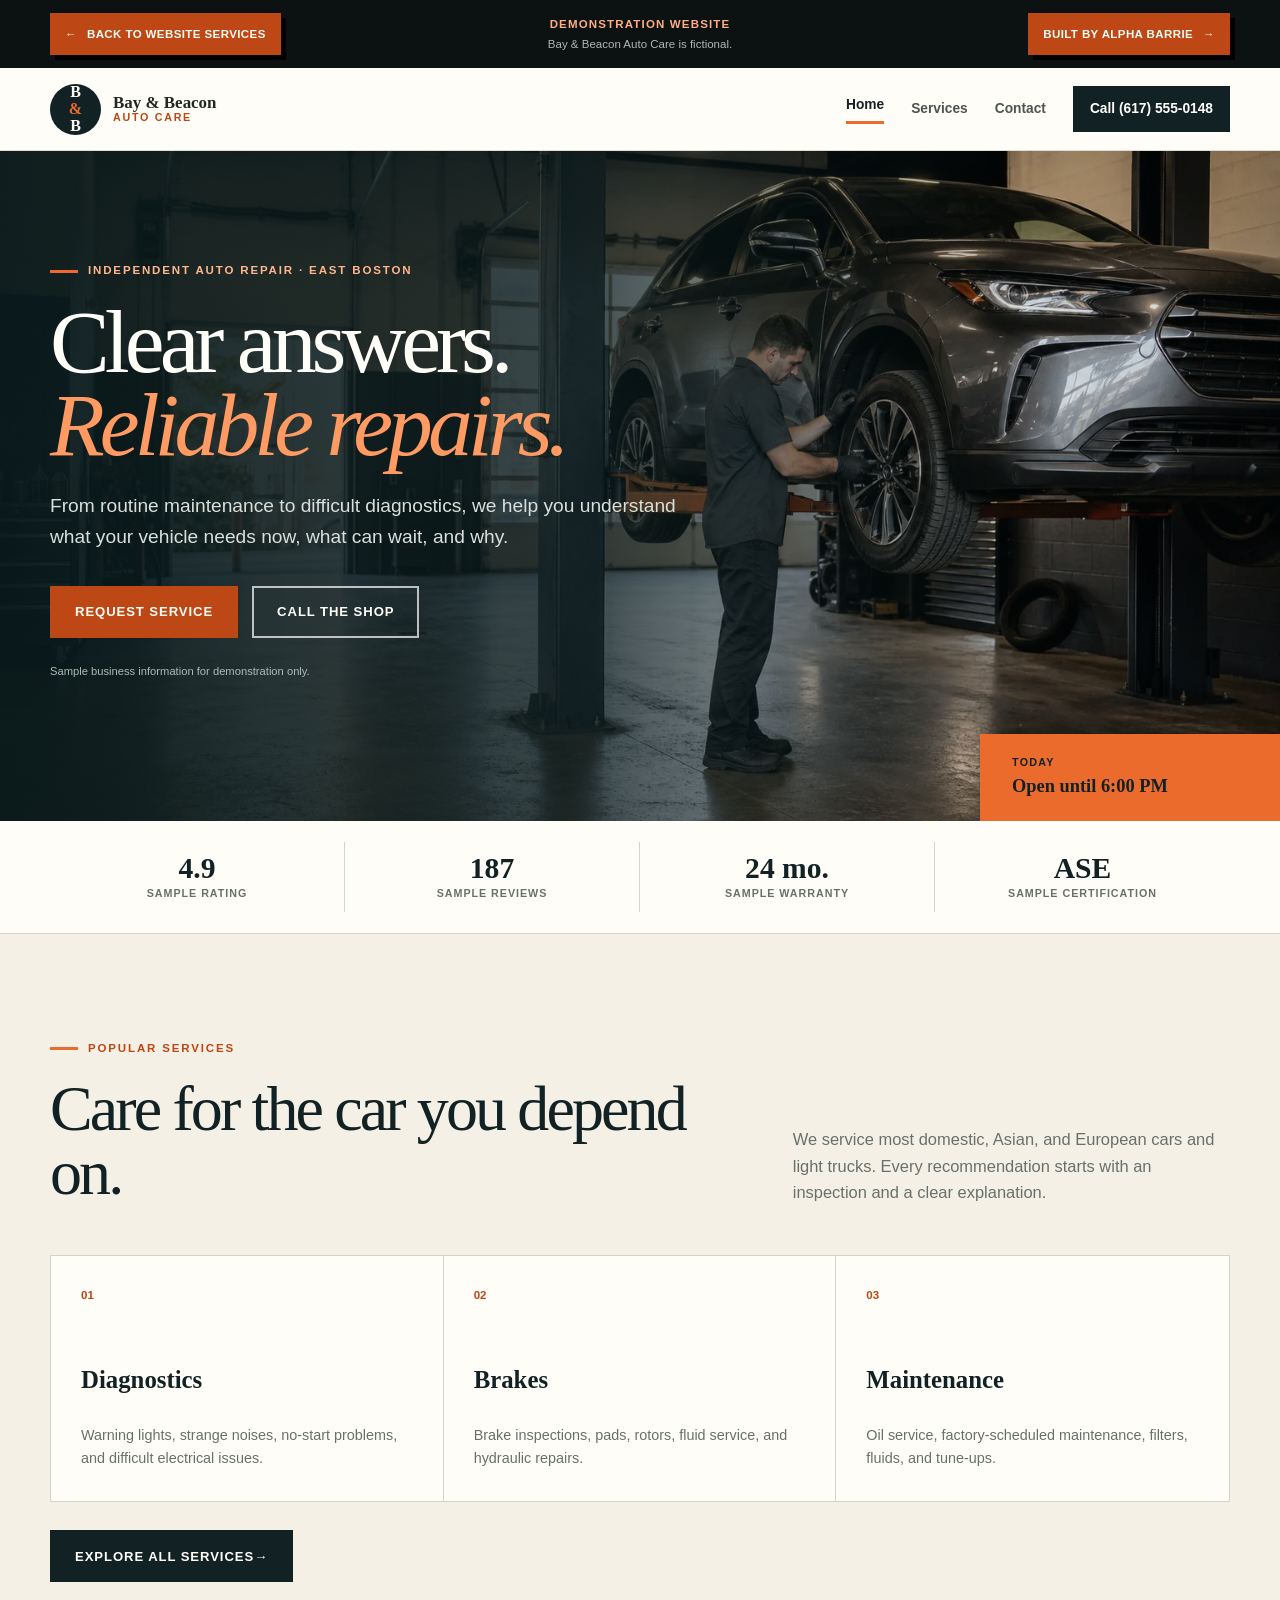
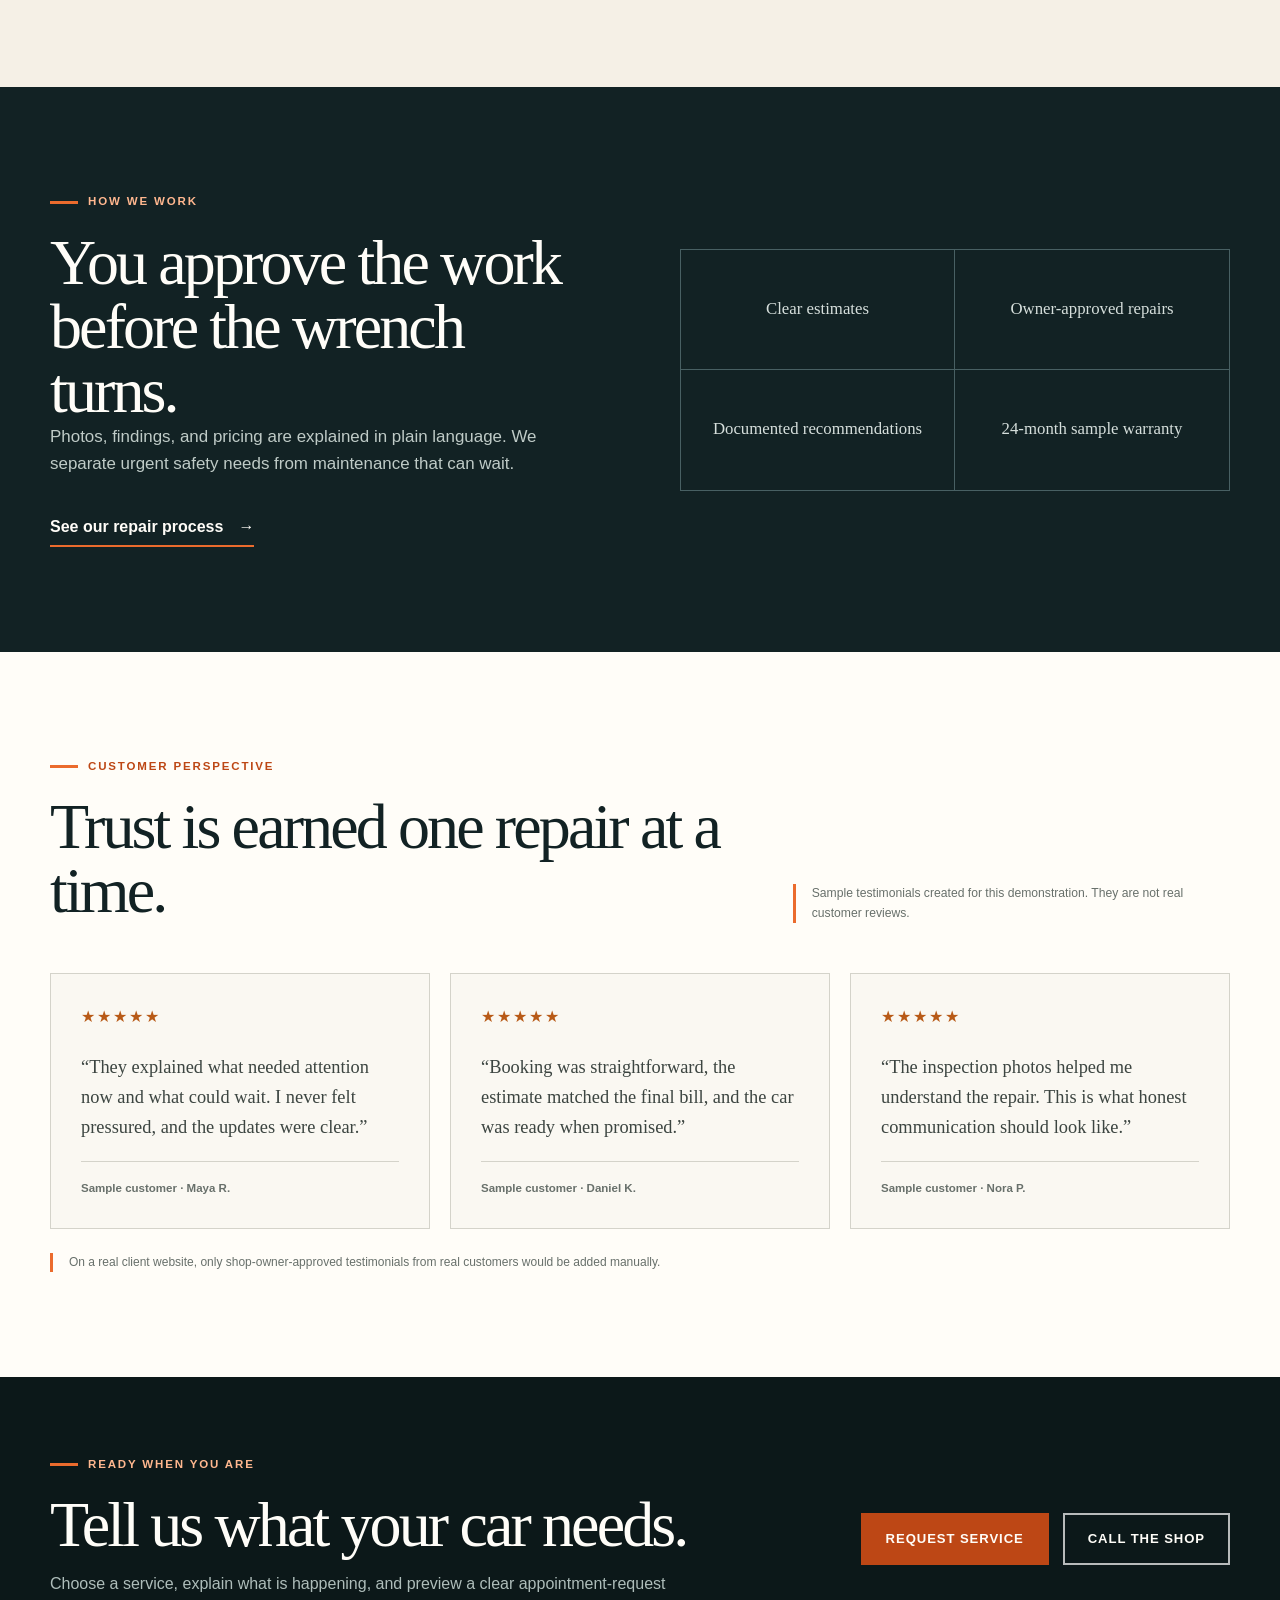
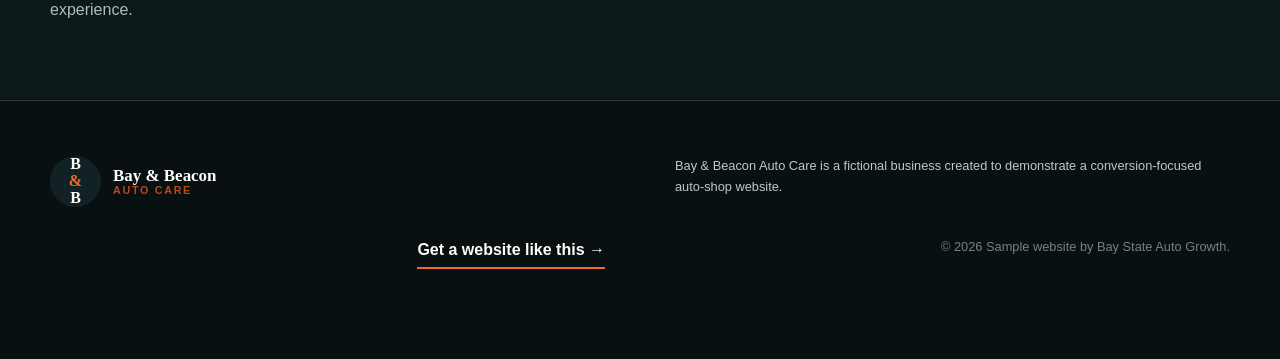
==== commit e2a64041: "Launch two-page services redesign" ====
--- a/demo/index.html
+++ b/demo/index.html
@@ -15,7 +15,7 @@
 
   <aside class="demo-banner" aria-label="Demonstration notice">
     <div class="demo-shell banner-inner">
-      <a class="demo-banner-button back-to-main" href="../index.html"><span aria-hidden="true">←</span> Back to Bay State main site</a>
+      <a class="demo-banner-button back-to-main" href="../services.html#website-demo"><span aria-hidden="true">←</span> Back to Website Services</a>
       <p><strong>Demonstration website</strong><span>Bay &amp; Beacon Auto Care is fictional.</span></p>
       <a class="demo-banner-button creator-link" href="../index.html#about">Built by Alpha Barrie <span aria-hidden="true">→</span></a>
     </div>
@@ -121,7 +121,7 @@
     <div class="demo-shell footer-layout">
       <a class="shop-brand footer-shop-brand" href="index.html"><span class="shop-mark" aria-hidden="true">B<span>&amp;</span>B</span><span>Bay &amp; Beacon<strong>Auto Care</strong></span></a>
       <p>Bay &amp; Beacon Auto Care is a fictional business created to demonstrate a conversion-focused auto-shop website.</p>
-      <a class="builder-link" href="../index.html#audit">Get a website like this <span aria-hidden="true">→</span></a>
+      <a class="builder-link" href="../services.html#consultation">Get a website like this <span aria-hidden="true">→</span></a>
       <p class="copyright">&copy; <span data-demo-year></span> Sample website by Bay State Auto Growth.</p>
     </div>
   </footer>
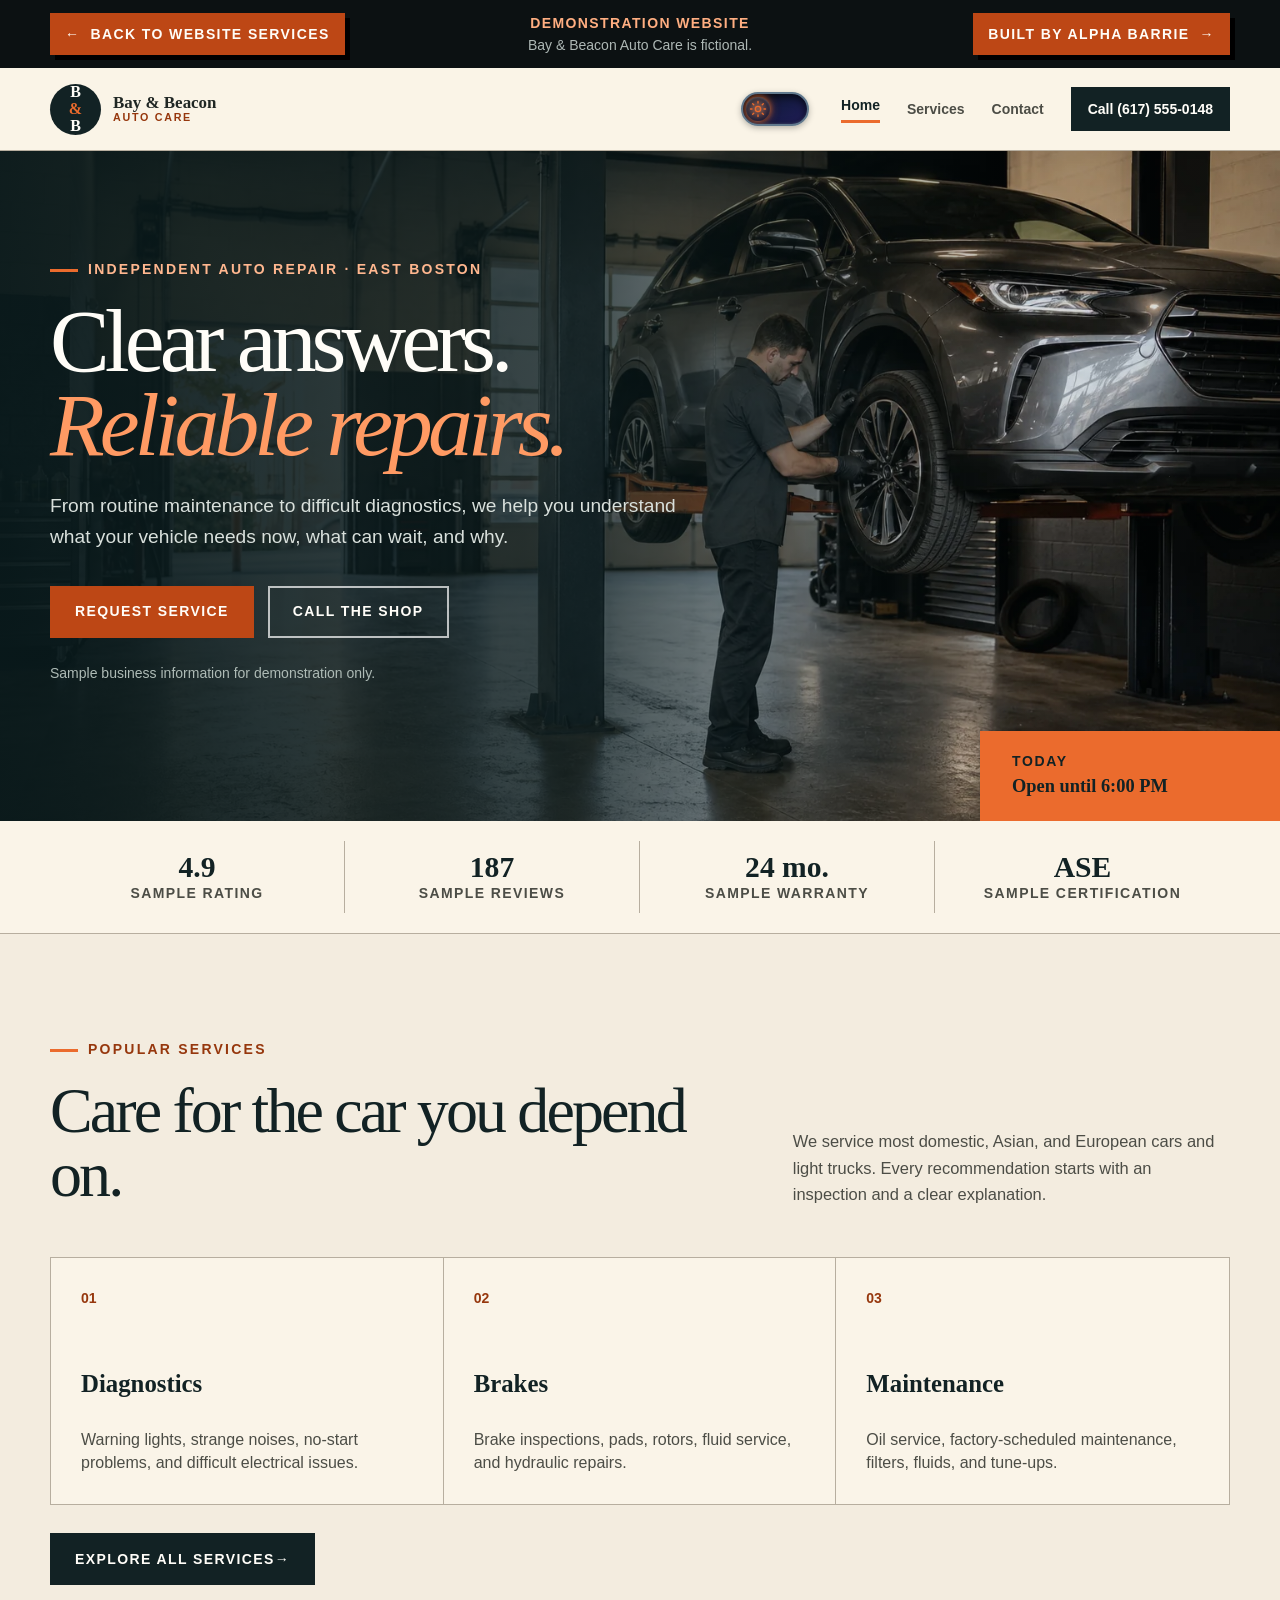
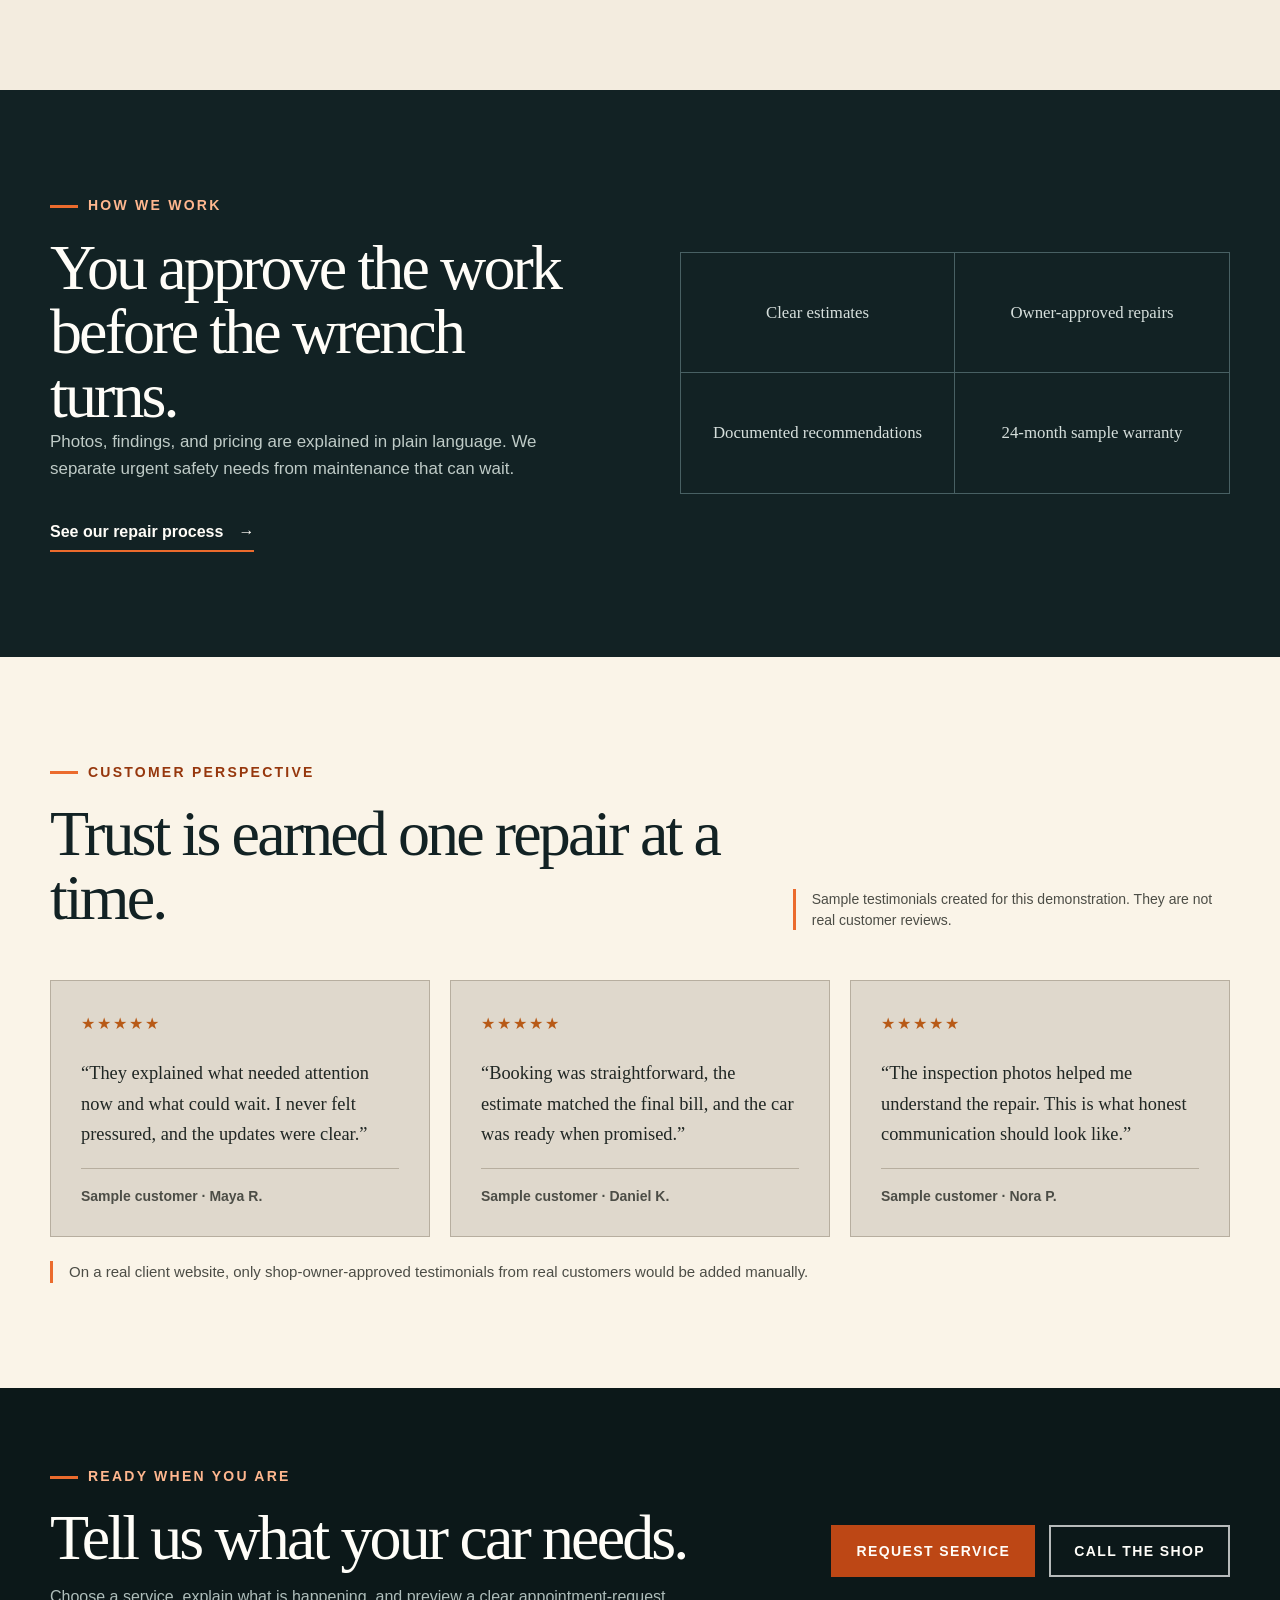
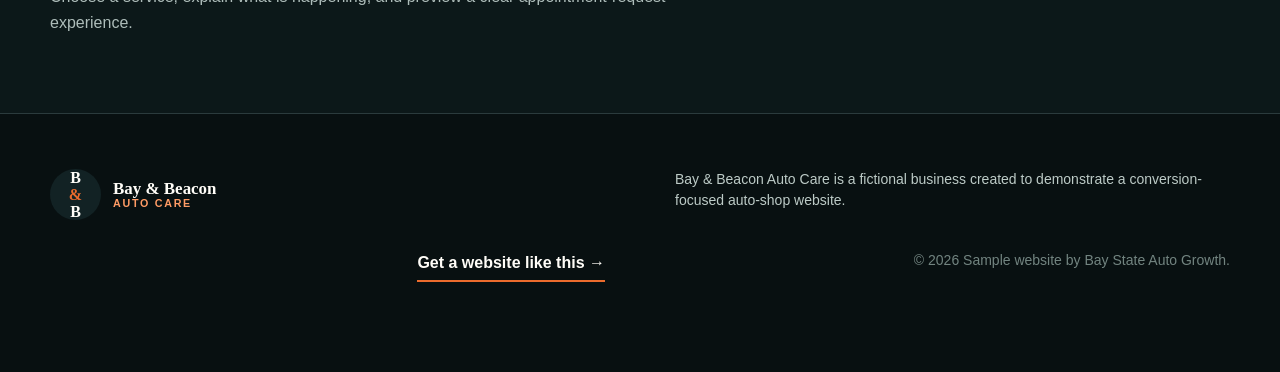
==== commit 9e2f43d5: "Refine themes, glass switch, and small-text readability" ====
--- a/demo/index.html
+++ b/demo/index.html
@@ -5,10 +5,12 @@
   <meta name="viewport" content="width=device-width, initial-scale=1">
   <meta name="description" content="Fictional Bay & Beacon Auto Care homepage created as a multi-page auto-shop website demonstration by Bay State Auto Growth.">
   <meta name="robots" content="noindex, nofollow">
-  <meta name="theme-color" content="#122224">
+  <meta name="theme-color" content="#faf4e8" data-theme-light="#faf4e8" data-theme-dark="#10191a">
   <title>Bay &amp; Beacon Auto Care | Fictional Shop Demo</title>
   <link rel="icon" href="../assets/favicon.png" type="image/png">
-  <link rel="stylesheet" href="demo.css">
+  <script src="../theme.js?v=20260902-1"></script>
+  <link rel="stylesheet" href="../theme-toggle.css?v=20260902-1">
+  <link rel="stylesheet" href="demo.css?v=20260902-1">
 </head>
 <body>
   <a class="skip-link" href="#demo-main">Skip to main content</a>
@@ -27,9 +29,17 @@
         <span class="shop-mark" aria-hidden="true">B<span>&amp;</span>B</span>
         <span>Bay &amp; Beacon<strong>Auto Care</strong></span>
       </a>
-      <button class="demo-nav-toggle" type="button" aria-expanded="false" aria-controls="demo-menu">
-        <span class="screen-reader">Open navigation</span><i></i><i></i><i></i>
-      </button>
+      <div class="demo-nav-controls">
+        <button class="theme-toggle" type="button" role="switch" aria-checked="false" aria-label="Dark theme" data-theme-toggle>
+          <span class="theme-toggle__track" aria-hidden="true"><span class="theme-toggle__thumb">
+            <svg class="theme-toggle__icon theme-toggle__icon--sun" viewBox="0 0 24 24"><circle cx="12" cy="12" r="3.5"></circle><path d="M12 2v2M12 20v2M4.93 4.93l1.42 1.42M17.65 17.65l1.42 1.42M2 12h2M20 12h2M4.93 19.07l1.42-1.42M17.65 6.35l1.42-1.42"></path></svg>
+            <svg class="theme-toggle__icon theme-toggle__icon--moon" viewBox="0 0 24 24"><path d="M20.5 15.2A8.5 8.5 0 0 1 8.8 3.5 8.5 8.5 0 1 0 20.5 15.2Z"></path></svg>
+          </span></span>
+        </button>
+        <button class="demo-nav-toggle" type="button" aria-expanded="false" aria-controls="demo-menu">
+          <span class="screen-reader">Open navigation</span><i></i><i></i><i></i>
+        </button>
+      </div>
       <div class="demo-menu" id="demo-menu">
         <a href="index.html" aria-current="page">Home</a>
         <a href="services.html">Services</a>
--- a/theme-toggle.css
+++ b/theme-toggle.css
@@ -0,0 +1,97 @@
+.theme-toggle {
+  --theme-toggle-orange: var(--orange, #f36b21);
+  width: 76px;
+  height: 44px;
+  display: inline-grid;
+  place-items: center;
+  flex: 0 0 auto;
+  padding: 0;
+  border: 0;
+  color: var(--theme-toggle-orange);
+  background: transparent;
+  cursor: pointer;
+}
+
+.theme-toggle__track {
+  position: relative;
+  width: 68px;
+  height: 34px;
+  display: block;
+  overflow: hidden;
+  border: 2px solid #61798d;
+  border-radius: 999px;
+  background: linear-gradient(145deg, #10172a 0%, #161b45 56%, #211d58 100%);
+  box-shadow:
+    inset 0 3px 8px rgba(0, 0, 0, 0.7),
+    inset 0 -1px 2px rgba(142, 169, 188, 0.24),
+    0 2px 6px rgba(0, 0, 0, 0.28);
+  transition: border-color 180ms ease, box-shadow 180ms ease;
+}
+
+.theme-toggle__thumb {
+  position: absolute;
+  top: 2px;
+  left: 2px;
+  width: 26px;
+  height: 26px;
+  display: grid;
+  place-items: center;
+  border: 1px solid rgba(243, 107, 33, 0.34);
+  border-radius: 50%;
+  background: linear-gradient(145deg, rgba(255, 255, 255, 0.13), rgba(10, 12, 21, 0.34));
+  box-shadow:
+    inset 0 1px 2px rgba(255, 255, 255, 0.2),
+    0 0 5px rgba(243, 107, 33, 0.56),
+    0 0 12px rgba(243, 107, 33, 0.3);
+  transition: transform 220ms cubic-bezier(0.2, 0.75, 0.25, 1), box-shadow 180ms ease;
+}
+
+.theme-toggle__icon {
+  position: absolute;
+  width: 18px;
+  height: 18px;
+  fill: none;
+  stroke: currentColor;
+  stroke-linecap: round;
+  stroke-linejoin: round;
+  stroke-width: 1.8;
+  filter:
+    drop-shadow(0 0 2px rgba(255, 165, 112, 0.95))
+    drop-shadow(0 0 7px rgba(243, 107, 33, 0.7));
+  transition: opacity 150ms ease, transform 220ms ease;
+}
+
+.theme-toggle__icon--sun { opacity: 1; transform: rotate(0deg) scale(1); }
+.theme-toggle__icon--moon { opacity: 0; transform: rotate(-18deg) scale(0.72); }
+
+html[data-theme="dark"] .theme-toggle__thumb { transform: translateX(34px); }
+html[data-theme="dark"] .theme-toggle__icon--sun { opacity: 0; transform: rotate(24deg) scale(0.72); }
+html[data-theme="dark"] .theme-toggle__icon--moon { opacity: 1; transform: rotate(0deg) scale(1); }
+
+.theme-toggle:hover .theme-toggle__track {
+  border-color: #7f98aa;
+  box-shadow:
+    inset 0 3px 8px rgba(0, 0, 0, 0.7),
+    inset 0 -1px 2px rgba(142, 169, 188, 0.3),
+    0 0 10px rgba(243, 107, 33, 0.18);
+}
+
+.theme-toggle:focus-visible {
+  border-radius: 999px;
+  outline: 3px solid var(--theme-toggle-orange);
+  outline-offset: 1px;
+}
+
+@media (max-width: 760px) {
+  .theme-toggle { width: 70px; }
+  .theme-toggle__track { width: 62px; height: 32px; }
+  .theme-toggle__thumb { width: 24px; height: 24px; }
+  .theme-toggle__icon { width: 17px; height: 17px; }
+  html[data-theme="dark"] .theme-toggle__thumb { transform: translateX(30px); }
+}
+
+@media (prefers-reduced-motion: reduce) {
+  .theme-toggle__track,
+  .theme-toggle__thumb,
+  .theme-toggle__icon { transition-duration: 0.01ms !important; }
+}
--- a/demo/demo.css
+++ b/demo/demo.css
@@ -1,23 +1,57 @@
 :root {
   --navy: #122224;
   --navy-soft: #1b3032;
-  --cream: #f5f0e6;
+  --cream: #f3ecdf;
   --white: #fffdf8;
   --orange: #eb6b2d;
   --orange-dark: #bd4715;
   --gold: #f2ad42;
   --text: #202724;
-  --muted: #68706b;
-  --line: #d4d3ca;
+  --muted: #4c4d46;
+  --line: #b7ae9f;
+  --text-small: 0.875rem;
+  --text-note: 0.9375rem;
+  --text-body: 1rem;
   --shadow: 0 24px 60px rgba(10, 28, 30, 0.17);
+  --theme-page: var(--cream);
+  --theme-surface: #faf4e8;
+  --theme-surface-soft: #dfd8cc;
+  --theme-text: var(--text);
+  --theme-heading: var(--navy);
+  --theme-muted: var(--muted);
+  --theme-line: var(--line);
+  --theme-header: rgba(250, 244, 232, 0.96);
+  --theme-field: #fcf7ed;
+  --theme-accent-text: #96370d;
+  --theme-success: #196440;
+}
+
+html[data-theme="dark"] {
+  --cream: #10191a;
+  --text: #f5f0e7;
+  --muted: #b7c0bd;
+  --line: #3b4c4e;
+  --shadow: 0 24px 60px rgba(0, 0, 0, 0.36);
+  --theme-page: #10191a;
+  --theme-surface: #172426;
+  --theme-surface-soft: #1d2b2d;
+  --theme-text: #f5f0e7;
+  --theme-heading: #fffdf8;
+  --theme-muted: #b7c0bd;
+  --theme-line: #3b4c4e;
+  --theme-header: rgba(16, 25, 26, 0.96);
+  --theme-field: #10191a;
+  --theme-accent-text: #ff9b65;
+  --theme-success: #76d4a4;
 }
 
 *, *::before, *::after { box-sizing: border-box; }
 html { scroll-behavior: smooth; scroll-padding-top: 134px; }
-body { margin: 0; overflow-x: hidden; color: var(--text); background: var(--cream); font-family: "Segoe UI", Arial, sans-serif; line-height: 1.6; }
+body { margin: 0; overflow-x: hidden; color: var(--theme-text); background: var(--theme-page); font-family: "Segoe UI", Arial, sans-serif; line-height: 1.6; }
 img { display: block; max-width: 100%; }
 a { color: inherit; text-decoration: none; }
 h1, h2, h3, p { margin-top: 0; }
+small { font-size: var(--text-small); line-height: 1.45; }
 button, input, select, textarea { font: inherit; }
 :focus-visible { outline: 3px solid var(--orange); outline-offset: 4px; }
 .demo-shell { width: min(1180px, calc(100% - 40px)); margin-inline: auto; }
@@ -27,41 +61,42 @@
 
 .demo-banner { color: var(--white); background: #0c1112; }
 .banner-inner { min-height: 68px; display: grid; grid-template-columns: minmax(235px, 1fr) auto minmax(235px, 1fr); gap: 24px; align-items: center; }
-.banner-inner p { display: grid; gap: 2px; margin: 0; font-size: 0.72rem; text-align: center; }
+.banner-inner p { display: grid; gap: 2px; margin: 0; font-size: var(--text-small); text-align: center; line-height: 1.45; }
 .banner-inner p strong { color: #ffae81; letter-spacing: 0.1em; text-transform: uppercase; }
 .banner-inner p span { color: #aeb8b5; }
-.demo-banner-button { min-height: 42px; width: max-content; display: inline-flex; align-items: center; justify-content: center; gap: 10px; padding: 0 15px; color: var(--white); background: var(--orange-dark); box-shadow: 5px 5px 0 #000; font-size: 0.72rem; font-weight: 900; letter-spacing: 0.035em; text-transform: uppercase; transition: transform 180ms ease, background-color 180ms ease, box-shadow 180ms ease; }
+.demo-banner-button { min-height: 42px; width: max-content; display: inline-flex; align-items: center; justify-content: center; gap: 10px; padding: 0 15px; color: var(--white); background: var(--orange-dark); box-shadow: 5px 5px 0 #000; font-size: var(--text-small); font-weight: 800; letter-spacing: 0.1em; text-transform: uppercase; transition: transform 180ms ease, background-color 180ms ease, box-shadow 180ms ease; line-height: 1.45; }
 .demo-banner-button:hover { background: var(--orange); box-shadow: 5px 5px 0 #39484a; transform: translateY(-2px); }
 .back-to-main { justify-self: start; }
 .creator-link { justify-self: end; }
 
-.demo-header { position: sticky; top: 0; z-index: 40; border-bottom: 1px solid rgba(212, 211, 202, 0.75); background: rgba(255, 253, 248, 0.96); backdrop-filter: blur(12px); }
+.demo-header { position: sticky; top: 0; z-index: 40; border-bottom: 1px solid var(--theme-line); background: var(--theme-header); backdrop-filter: blur(12px); }
 .demo-nav { min-height: 82px; display: flex; align-items: center; justify-content: space-between; gap: 28px; }
+.demo-nav-controls { display: flex; align-items: center; gap: 4px; margin-left: auto; }
 .shop-brand { display: flex; align-items: center; gap: 12px; line-height: 1.05; font-weight: 900; }
 .shop-brand > span:last-child { display: grid; font-family: Georgia, serif; font-size: 1.06rem; }
-.shop-brand strong { color: var(--orange-dark); font-family: "Segoe UI", sans-serif; font-size: 0.67rem; letter-spacing: 0.16em; text-transform: uppercase; }
+.shop-brand strong { color: var(--theme-accent-text); font-family: "Segoe UI", sans-serif; font-size: 0.67rem; letter-spacing: 0.16em; text-transform: uppercase; }
 .shop-mark { display: grid; width: 51px; height: 51px; place-items: center; color: var(--white); background: var(--navy); font-family: Georgia, serif; font-size: 1rem; border-radius: 50%; }
 .shop-mark span { color: var(--orange); }
-.demo-menu { display: flex; align-items: center; gap: 27px; color: #4c5551; font-size: 0.86rem; font-weight: 700; }
+.demo-menu { display: flex; align-items: center; gap: 27px; color: var(--theme-muted); font-size: var(--text-small); font-weight: 700; line-height: 1.45; }
 .demo-menu > a:not(.demo-call):hover { color: var(--orange-dark); }
-.demo-menu > a[aria-current="page"] { padding-bottom: 5px; border-bottom: 3px solid var(--orange); color: var(--navy); }
+.demo-menu > a[aria-current="page"] { padding-bottom: 5px; border-bottom: 3px solid var(--orange); color: var(--theme-heading); }
 .demo-call { padding: 12px 17px; color: var(--white); background: var(--navy); }
 .demo-call:hover { background: var(--orange-dark); }
 .demo-nav-toggle { display: none; width: 48px; height: 48px; border: 0; background: transparent; }
-.demo-nav-toggle i { display: block; width: 27px; height: 2px; margin: 6px auto; background: var(--navy); }
+.demo-nav-toggle i { display: block; width: 27px; height: 2px; margin: 6px auto; background: var(--theme-heading); }
 
 .shop-hero { position: relative; min-height: 670px; display: grid; align-items: center; overflow: hidden; color: var(--white); background: var(--navy); }
 .shop-hero > img { position: absolute; inset: 0; width: 100%; height: 100%; object-fit: cover; object-position: center; }
 .hero-shade { position: absolute; inset: 0; background: linear-gradient(90deg, rgba(9, 25, 27, 0.96) 0%, rgba(9, 25, 27, 0.8) 44%, rgba(9, 25, 27, 0.15) 80%); }
 .hero-content { position: relative; z-index: 1; padding-block: 90px 120px; }
-.shop-eyebrow { margin-bottom: 20px; color: #ffb78f; font-size: 0.72rem; font-weight: 900; letter-spacing: 0.16em; text-transform: uppercase; }
+.shop-eyebrow { margin-bottom: 20px; color: #ffb78f; font-size: var(--text-small); font-weight: 800; letter-spacing: 0.16em; text-transform: uppercase; line-height: 1.45; }
 .shop-eyebrow::before { display: inline-block; width: 28px; height: 3px; margin-right: 10px; vertical-align: middle; content: ""; background: var(--orange); }
-.shop-eyebrow.dark { color: var(--orange-dark); }
+.shop-eyebrow.dark { color: var(--theme-accent-text); }
 .hero-content h1 { max-width: 780px; margin-bottom: 25px; font-family: Georgia, serif; font-size: clamp(3.4rem, 7vw, 6.5rem); font-weight: 500; letter-spacing: -0.055em; line-height: 0.93; }
 .hero-content h1 em { color: #ff9a63; font-style: italic; }
 .hero-content > p:not(.shop-eyebrow):not(.fiction-note) { max-width: 670px; color: #d9e0dc; font-size: 1.2rem; }
 .shop-actions { display: flex; flex-wrap: wrap; gap: 14px; margin-top: 33px; }
-.shop-button { min-height: 52px; display: inline-flex; align-items: center; justify-content: center; padding: 0 23px; border: 2px solid transparent; font-size: 0.82rem; font-weight: 900; letter-spacing: 0.07em; text-transform: uppercase; transition: transform 180ms ease, background-color 180ms ease; }
+.shop-button { min-height: 52px; display: inline-flex; align-items: center; justify-content: center; padding: 0 23px; border: 2px solid transparent; font-size: var(--text-small); font-weight: 800; letter-spacing: 0.1em; text-transform: uppercase; transition: transform 180ms ease, background-color 180ms ease; line-height: 1.45; }
 .shop-button:hover { transform: translateY(-2px); }
 .shop-button-primary { color: var(--white); background: var(--orange-dark); }
 .shop-button-primary:hover { background: var(--orange); }
@@ -69,37 +104,37 @@
 .shop-button-secondary:hover { color: var(--navy); background: var(--white); }
 .shop-button-dark { color: var(--white); background: var(--navy); }
 .shop-button-dark:hover { background: var(--orange-dark); }
-.fiction-note { margin: 25px 0 0; color: #aebbb6; font-size: 0.7rem; }
+.fiction-note { margin: 25px 0 0; color: #aebbb6; font-size: var(--text-small); line-height: 1.45; }
 .hero-hours { position: absolute; right: 0; bottom: 0; z-index: 2; display: grid; min-width: 300px; padding: 20px 32px; color: var(--navy); background: var(--orange); }
-.hero-hours span { font-size: 0.67rem; font-weight: 900; letter-spacing: 0.12em; text-transform: uppercase; }
+.hero-hours span { font-size: var(--text-small); font-weight: 800; letter-spacing: 0.12em; text-transform: uppercase; line-height: 1.45; }
 .hero-hours strong { font-family: Georgia, serif; font-size: 1.15rem; }
 
-.confidence-bar { background: var(--white); border-bottom: 1px solid var(--line); }
+.confidence-bar { background: var(--theme-surface); border-bottom: 1px solid var(--theme-line); }
 .confidence-grid { min-height: 112px; display: grid; grid-template-columns: repeat(4, 1fr); align-items: center; }
-.confidence-grid > div { display: grid; padding: 10px 25px; border-right: 1px solid var(--line); text-align: center; }
+.confidence-grid > div { display: grid; padding: 10px 25px; border-right: 1px solid var(--theme-line); text-align: center; }
 .confidence-grid > div:last-child { border-right: 0; }
-.confidence-grid strong { color: var(--navy); font-family: Georgia, serif; font-size: 1.85rem; line-height: 1.1; }
-.confidence-grid span { color: var(--muted); font-size: 0.67rem; font-weight: 800; letter-spacing: 0.09em; text-transform: uppercase; }
+.confidence-grid strong { color: var(--theme-heading); font-family: Georgia, serif; font-size: 1.85rem; line-height: 1.1; }
+.confidence-grid span { color: var(--theme-muted); font-size: var(--text-small); font-weight: 800; letter-spacing: 0.1em; text-transform: uppercase; line-height: 1.45; }
 
 .shop-section { padding: 105px 0; }
 .shop-section-head { display: grid; grid-template-columns: 1fr 0.65fr; gap: 70px; align-items: end; margin-bottom: 50px; }
-.shop-section h2 { margin-bottom: 0; color: var(--navy); font-family: Georgia, serif; font-size: clamp(2.6rem, 5vw, 4.6rem); font-weight: 500; letter-spacing: -0.045em; line-height: 1; }
-.shop-section-head > p { margin: 0; color: var(--muted); font-size: 1.03rem; }
-.services-section { background: var(--cream); }
-.service-list { display: grid; grid-template-columns: 1fr 1fr; border: 1px solid var(--line); background: var(--white); }
-.service-list article { min-height: 178px; display: grid; grid-template-columns: 45px 1fr 25px; gap: 15px; align-items: start; padding: 30px; border-bottom: 1px solid var(--line); }
-.service-list article:nth-child(odd) { border-right: 1px solid var(--line); }
+.shop-section h2 { margin-bottom: 0; color: var(--theme-heading); font-family: Georgia, serif; font-size: clamp(2.6rem, 5vw, 4.6rem); font-weight: 500; letter-spacing: -0.045em; line-height: 1; }
+.shop-section-head > p { margin: 0; color: var(--theme-muted); font-size: 1.03rem; }
+.services-section { background: var(--theme-page); }
+.service-list { display: grid; grid-template-columns: 1fr 1fr; border: 1px solid var(--theme-line); background: var(--theme-surface); }
+.service-list article { min-height: 178px; display: grid; grid-template-columns: 45px 1fr 25px; gap: 15px; align-items: start; padding: 30px; border-bottom: 1px solid var(--theme-line); }
+.service-list article:nth-child(odd) { border-right: 1px solid var(--theme-line); }
 .service-list article:nth-last-child(-n+2) { border-bottom: 0; }
-.service-list article > span { color: var(--orange-dark); font-size: 0.72rem; font-weight: 900; }
-.service-list h3 { margin-bottom: 8px; color: var(--navy); font-family: Georgia, serif; font-size: 1.42rem; }
-.service-list p { margin: 0; color: var(--muted); font-size: 0.88rem; }
-.service-list b { color: var(--orange-dark); font-size: 1.2rem; }
-.home-service-grid { display: grid; grid-template-columns: repeat(3, 1fr); border: 1px solid var(--line); background: var(--white); }
-.home-service-grid article { min-height: 245px; padding: 30px; border-right: 1px solid var(--line); }
+.service-list article > span { color: var(--theme-accent-text); font-size: var(--text-small); font-weight: 800; line-height: 1.45; }
+.service-list h3 { margin-bottom: 8px; color: var(--theme-heading); font-family: Georgia, serif; font-size: 1.42rem; }
+.service-list p { margin: 0; color: var(--theme-muted); font-size: var(--text-body); line-height: 1.45; }
+.service-list b { color: var(--theme-accent-text); font-size: 1.2rem; }
+.home-service-grid { display: grid; grid-template-columns: repeat(3, 1fr); border: 1px solid var(--theme-line); background: var(--theme-surface); }
+.home-service-grid article { min-height: 245px; padding: 30px; border-right: 1px solid var(--theme-line); }
 .home-service-grid article:last-child { border-right: 0; }
-.home-service-grid article > span { display: block; margin-bottom: 55px; color: var(--orange-dark); font-size: 0.72rem; font-weight: 900; }
-.home-service-grid h3 { color: var(--navy); font-family: Georgia, serif; font-size: 1.55rem; }
-.home-service-grid p { margin-bottom: 0; color: var(--muted); font-size: 0.9rem; }
+.home-service-grid article > span { display: block; margin-bottom: 55px; color: var(--theme-accent-text); font-size: var(--text-small); font-weight: 800; line-height: 1.45; }
+.home-service-grid h3 { color: var(--theme-heading); font-family: Georgia, serif; font-size: 1.55rem; }
+.home-service-grid p { margin-bottom: 0; color: var(--theme-muted); font-size: var(--text-body); line-height: 1.45; }
 .section-action { margin-top: 28px; }
 
 .why-section { color: var(--white); background: var(--navy); }
@@ -111,20 +146,20 @@
 .shop-process li { display: grid; grid-template-columns: 52px 1fr; gap: 20px; padding: 23px 0; border-bottom: 1px solid #486063; }
 .shop-process li > span { display: grid; width: 37px; height: 37px; place-items: center; color: var(--navy); background: var(--orange); border-radius: 50%; font-weight: 900; }
 .shop-process h3 { margin-bottom: 5px; font-family: Georgia, serif; font-size: 1.25rem; }
-.shop-process p { margin: 0; color: #aebdba; font-size: 0.86rem; }
+.shop-process p { margin: 0; color: #aebdba; font-size: var(--text-body); line-height: 1.45; }
 .home-trust-card { display: grid; grid-template-columns: 1fr 1fr; border: 1px solid #486063; }
 .home-trust-card span { min-height: 120px; display: grid; place-items: center; padding: 20px; border-right: 1px solid #486063; border-bottom: 1px solid #486063; color: #d6dfdc; font-family: Georgia, serif; font-size: 1.05rem; text-align: center; }
 .home-trust-card span:nth-child(2n) { border-right: 0; }
 .home-trust-card span:nth-last-child(-n+2) { border-bottom: 0; }
 
-.reviews-section { background: var(--white); }
-.sample-label { padding-left: 16px; border-left: 3px solid var(--orange); font-size: 0.76rem !important; }
+.reviews-section { background: var(--theme-surface); }
+.sample-label { padding-left: 16px; border-left: 3px solid var(--orange); font-size: var(--text-small) !important; line-height: 1.45; }
 .review-grid { display: grid; grid-template-columns: repeat(3, 1fr); gap: 20px; }
-.review-grid blockquote { margin: 0; padding: 30px; border: 1px solid var(--line); background: #faf8f2; }
+.review-grid blockquote { margin: 0; padding: 30px; border: 1px solid var(--theme-line); background: var(--theme-surface-soft); }
 .stars { margin-bottom: 22px; color: #b85a17; letter-spacing: 0.12em; }
-.review-grid blockquote > p { color: #3c4541; font-family: Georgia, serif; font-size: 1.15rem; line-height: 1.65; }
-.review-grid footer { padding-top: 17px; border-top: 1px solid var(--line); color: var(--muted); font-size: 0.72rem; font-weight: 800; }
-.review-policy-note { margin: 24px 0 0; padding-left: 16px; border-left: 3px solid var(--orange); color: var(--muted); font-size: 0.75rem; }
+.review-grid blockquote > p { color: var(--theme-text); font-family: Georgia, serif; font-size: 1.15rem; line-height: 1.65; }
+.review-grid footer { padding-top: 17px; border-top: 1px solid var(--theme-line); color: var(--theme-muted); font-size: var(--text-small); font-weight: 800; line-height: 1.45; }
+.review-policy-note { margin: 24px 0 0; padding-left: 16px; border-left: 3px solid var(--orange); color: var(--theme-muted); font-size: var(--text-note); line-height: 1.45; }
 
 .appointment-section { color: var(--white); background: #0c1819; }
 .appointment-grid { display: grid; grid-template-columns: 0.85fr 1.15fr; gap: 80px; align-items: start; }
@@ -132,18 +167,18 @@
 .appointment-section .appointment-grid > div > p:not(.shop-eyebrow) { color: #b5c2be; }
 .contact-cards { display: grid; gap: 1px; margin-top: 35px; background: #344749; }
 .contact-cards > div { display: grid; padding: 18px 20px; background: var(--navy); }
-.contact-cards span { color: #ffb38a; font-size: 0.65rem; font-weight: 900; letter-spacing: 0.12em; text-transform: uppercase; }
+.contact-cards span { color: #ffb38a; font-size: var(--text-small); font-weight: 800; letter-spacing: 0.12em; text-transform: uppercase; line-height: 1.45; }
 .contact-cards strong { font-family: Georgia, serif; font-size: 1.05rem; }
-.contact-cards small { color: #9aaba6; }
-.sample-form { display: grid; gap: 18px; padding: 35px; color: var(--text); background: var(--white); box-shadow: 12px 12px 0 var(--orange-dark); }
+.contact-cards small { color: #9aaba6; font-size: var(--text-note); }
+.sample-form { display: grid; gap: 18px; padding: 35px; color: var(--theme-text); background: var(--theme-surface); box-shadow: 12px 12px 0 var(--orange-dark); }
 .two-fields { display: grid; grid-template-columns: 1fr 1fr; gap: 16px; }
-.sample-form label { display: grid; gap: 7px; font-size: 0.8rem; font-weight: 900; }
-.sample-form input, .sample-form select, .sample-form textarea { min-height: 49px; width: 100%; padding: 11px 12px; border: 1px solid #aaa; color: var(--text); background: white; border-radius: 0; }
+.sample-form label { display: grid; gap: 7px; font-size: var(--text-note); font-weight: 800; line-height: 1.45; }
+.sample-form input, .sample-form select, .sample-form textarea { min-height: 49px; width: 100%; padding: 11px 12px; border: 1px solid var(--theme-line); color: var(--theme-text); background: var(--theme-field); border-radius: 0; font-size: var(--text-body); }
 .sample-form textarea { min-height: 100px; resize: vertical; }
 .sample-form input:focus, .sample-form select:focus, .sample-form textarea:focus { border-color: var(--orange-dark); outline: 3px solid rgba(235, 107, 45, 0.2); }
 .sample-form button { justify-self: start; border: 0; cursor: pointer; }
-.sample-form-note { margin: 0; color: var(--muted); font-size: 0.7rem; }
-.demo-form-status { min-height: 24px; margin: 0; color: #196440; font-size: 0.78rem; font-weight: 800; }
+.sample-form-note { margin: 0; color: var(--theme-muted); font-size: var(--text-note); line-height: 1.45; }
+.demo-form-status { min-height: 24px; margin: 0; color: var(--theme-success); font-size: var(--text-note); font-weight: 800; line-height: 1.45; }
 
 .page-hero { position: relative; overflow: hidden; padding: 105px 0; color: var(--white); background: var(--navy); }
 .page-hero::after { position: absolute; top: 0; right: -90px; width: 42%; height: 100%; content: ""; opacity: 0.1; background: repeating-linear-gradient(-45deg, var(--orange) 0 18px, transparent 18px 40px); transform: skewX(-8deg); }
@@ -152,35 +187,54 @@
 .page-hero h1 em { color: #ff9a63; font-style: italic; }
 .page-hero-grid > div > p:not(.shop-eyebrow) { max-width: 690px; margin-bottom: 0; color: #c3d0cc; font-size: 1.1rem; }
 .page-hero-grid aside { display: grid; gap: 11px; padding: 28px; border: 1px solid #4d6264; background: #0d1b1c; box-shadow: 10px 10px 0 var(--orange-dark); }
-.page-hero-grid aside span { color: #ffb38a; font-size: 0.67rem; font-weight: 900; letter-spacing: 0.13em; text-transform: uppercase; }
+.page-hero-grid aside span { color: #ffb38a; font-size: var(--text-small); font-weight: 800; letter-spacing: 0.13em; text-transform: uppercase; line-height: 1.45; }
 .page-hero-grid aside strong { font-family: Georgia, serif; font-size: 1.25rem; line-height: 1.35; }
-.page-hero-grid aside small { color: #99aaa6; line-height: 1.5; }
-.service-assurance-section { background: var(--white); }
-.assurance-grid { display: grid; grid-template-columns: repeat(3, 1fr); border: 1px solid var(--line); }
-.assurance-grid article { min-height: 180px; display: grid; align-content: center; gap: 8px; padding: 30px; border-right: 1px solid var(--line); text-align: center; }
+.page-hero-grid aside small { color: #99aaa6; line-height: 1.5; font-size: var(--text-note); }
+.service-assurance-section { background: var(--theme-surface); }
+.assurance-grid { display: grid; grid-template-columns: repeat(3, 1fr); border: 1px solid var(--theme-line); }
+.assurance-grid article { min-height: 180px; display: grid; align-content: center; gap: 8px; padding: 30px; border-right: 1px solid var(--theme-line); text-align: center; }
 .assurance-grid article:last-child { border-right: 0; }
-.assurance-grid strong { color: var(--navy); font-family: Georgia, serif; font-size: 2rem; }
-.assurance-grid span { color: var(--muted); font-size: 0.72rem; font-weight: 900; letter-spacing: 0.08em; text-transform: uppercase; }
-.assurance-disclosure { margin-top: 22px; color: var(--muted); font-size: 0.75rem; text-align: center; }
+.assurance-grid strong { color: var(--theme-heading); font-family: Georgia, serif; font-size: 2rem; }
+.assurance-grid span { color: var(--theme-muted); font-size: var(--text-small); font-weight: 800; letter-spacing: 0.1em; text-transform: uppercase; line-height: 1.45; }
+.assurance-disclosure { margin-top: 22px; color: var(--theme-muted); font-size: var(--text-note); text-align: center; line-height: 1.45; }
 .shop-cta-section { padding: 78px 0; color: var(--white); background: #0c1819; }
 .shop-cta-grid { display: grid; grid-template-columns: 1fr auto; gap: 60px; align-items: center; }
 .shop-cta-grid h2 { margin-bottom: 14px; color: var(--white); font-family: Georgia, serif; font-size: clamp(2.5rem, 5vw, 4.4rem); font-weight: 500; letter-spacing: -0.045em; line-height: 1; }
 .shop-cta-grid p:not(.shop-eyebrow) { max-width: 650px; margin-bottom: 0; color: #aebdba; }
 .shop-cta-grid .shop-actions { justify-content: flex-end; margin-top: 0; }
-.visit-section { background: var(--white); }
+.visit-section { background: var(--theme-surface); }
 .visit-grid { display: grid; grid-template-columns: 0.8fr 1.2fr; gap: 75px; align-items: start; }
 .visit-grid h2 { margin-bottom: 0; }
-.visit-grid ul { display: grid; gap: 0; margin: 0; padding: 0; border-top: 1px solid var(--line); list-style: none; }
-.visit-grid li { position: relative; padding: 20px 18px 20px 38px; border-bottom: 1px solid var(--line); color: var(--muted); }
+.visit-grid ul { display: grid; gap: 0; margin: 0; padding: 0; border-top: 1px solid var(--theme-line); list-style: none; }
+.visit-grid li { position: relative; padding: 20px 18px 20px 38px; border-bottom: 1px solid var(--theme-line); color: var(--theme-muted); }
 .visit-grid li::before { position: absolute; left: 8px; color: var(--orange-dark); content: "+"; font-weight: 900; }
 
 .shop-footer { padding: 55px 0 90px; color: #bdcbc7; background: #081011; border-top: 1px solid #2b3b3d; }
 .footer-layout { display: grid; grid-template-columns: 1fr 1fr; gap: 30px 70px; align-items: start; }
 .footer-shop-brand { color: var(--white); }
-.footer-layout > p { margin: 0; font-size: 0.8rem; }
+.footer-shop-brand strong { color: #ff9b65; }
+.footer-layout > p { margin: 0; font-size: var(--text-small); line-height: 1.45; }
 .builder-link { justify-self: end; padding-bottom: 4px; border-bottom: 2px solid var(--orange); color: var(--white); font-weight: 900; }
 .copyright { justify-self: end; color: #728480; }
 .mobile-call { display: none; }
+
+body,
+.demo-header,
+.confidence-bar,
+.services-section,
+.service-list,
+.home-service-grid,
+.reviews-section,
+.review-grid blockquote,
+.sample-form,
+.service-assurance-section,
+.visit-section,
+.demo-menu {
+  transition: background-color 180ms ease, color 180ms ease, border-color 180ms ease;
+}
+
+html[data-theme="dark"] .copyright { color: var(--theme-muted); }
+html[data-theme="dark"] .sample-form option { color: var(--theme-text); background: var(--theme-field); }
 
 @media (max-width: 900px) {
   .banner-inner { grid-template-columns: 1fr 1fr; gap: 12px; padding-block: 12px; }
@@ -190,11 +244,11 @@
   .shop-section { padding: 85px 0; }
   .shop-section-head, .why-grid, .appointment-grid, .page-hero-grid, .shop-cta-grid, .visit-grid { grid-template-columns: 1fr; gap: 45px; }
   .home-service-grid { grid-template-columns: 1fr; }
-  .home-service-grid article { min-height: 0; border-right: 0; border-bottom: 1px solid var(--line); }
+  .home-service-grid article { min-height: 0; border-right: 0; border-bottom: 1px solid var(--theme-line); }
   .home-service-grid article:last-child { border-bottom: 0; }
   .home-service-grid article > span { margin-bottom: 28px; }
   .service-list { grid-template-columns: 1fr; }
-  .service-list article, .service-list article:nth-child(odd), .service-list article:nth-last-child(-n+2) { border-right: 0; border-bottom: 1px solid var(--line); }
+  .service-list article, .service-list article:nth-child(odd), .service-list article:nth-last-child(-n+2) { border-right: 0; border-bottom: 1px solid var(--theme-line); }
   .service-list article:last-child { border-bottom: 0; }
   .review-grid { grid-template-columns: 1fr; }
   .shop-cta-grid .shop-actions { justify-content: flex-start; }
@@ -205,27 +259,27 @@
   html { scroll-padding-top: 114px; }
   .demo-shell { width: min(100% - 28px, 1180px); }
   .banner-inner { min-height: 52px; }
-  .demo-banner-button { width: 100%; min-height: 42px; font-size: 0.66rem; }
-  .demo-nav { min-height: 70px; }
+  .demo-banner-button { width: 100%; min-height: 42px; font-size: var(--text-small); line-height: 1.45; }
+  .demo-nav { min-height: 70px; gap: 6px; }
   .demo-nav-toggle { display: block; }
-  .demo-menu { position: absolute; top: 70px; right: 14px; left: 14px; display: none; padding: 15px; border: 1px solid var(--line); background: var(--white); box-shadow: var(--shadow); flex-direction: column; align-items: stretch; gap: 2px; }
+  .demo-menu { position: absolute; top: calc(100% + 1px); right: 14px; left: 14px; display: none; padding: 15px; border: 1px solid var(--theme-line); background: var(--theme-surface); box-shadow: var(--shadow); flex-direction: column; align-items: stretch; gap: 2px; }
   .demo-menu.is-open { display: flex; }
   .demo-menu a { min-height: 46px; display: flex; align-items: center; padding: 8px 10px; }
   .demo-menu > a[aria-current="page"] { border-bottom: 0; border-left: 4px solid var(--orange); }
   .demo-call { justify-content: center; margin-top: 7px; }
   .shop-hero { min-height: 640px; }
   .hero-hours { right: 14px; bottom: 14px; min-width: 255px; }
-  .confidence-grid { grid-template-columns: 1fr 1fr; padding: 12px 0; }
-  .confidence-grid > div { min-height: 78px; justify-content: center; border-bottom: 1px solid var(--line); }
+  .confidence-grid { grid-template-columns: repeat(2, minmax(0, 1fr)); padding: 12px 0; }
+  .confidence-grid > div { min-width: 0; min-height: 78px; padding: 12px 10px; justify-content: center; border-bottom: 1px solid var(--theme-line); }
   .confidence-grid > div:nth-child(2) { border-right: 0; }
   .confidence-grid > div:nth-last-child(-n+2) { border-bottom: 0; }
   .assurance-grid { grid-template-columns: 1fr; }
-  .assurance-grid article { min-height: 140px; border-right: 0; border-bottom: 1px solid var(--line); }
+  .assurance-grid article { min-height: 140px; border-right: 0; border-bottom: 1px solid var(--theme-line); }
   .assurance-grid article:last-child { border-bottom: 0; }
   .footer-layout { grid-template-columns: 1fr; }
   .builder-link, .copyright { justify-self: start; }
-  .mobile-call { position: fixed; right: 10px; bottom: 10px; left: 10px; z-index: 35; min-height: 51px; display: flex; align-items: center; justify-content: space-between; padding: 0 18px; color: var(--white); background: var(--orange-dark); box-shadow: 0 10px 35px rgba(0,0,0,0.32); font-size: 0.8rem; font-weight: 900; text-transform: uppercase; }
-  .mobile-call span { font-size: 0.68rem; }
+  .mobile-call { position: fixed; right: 10px; bottom: 10px; left: 10px; z-index: 35; min-height: 51px; display: flex; align-items: center; justify-content: space-between; padding: 0 18px; color: var(--white); background: var(--orange-dark); box-shadow: 0 10px 35px rgba(0,0,0,0.32); font-size: var(--text-small); font-weight: 800; text-transform: uppercase; line-height: 1.45; letter-spacing: 0.1em; }
+  .mobile-call span { font-size: var(--text-small); line-height: 1.45; }
 }
 
 @media (max-width: 520px) {
@@ -254,7 +308,11 @@
   .sample-form button { width: 100%; }
 }
 
+@media (max-width: 360px) {
+  .demo-header .shop-brand > span:last-child { position: absolute; width: 1px; height: 1px; margin: -1px; overflow: hidden; clip: rect(0, 0, 0, 0); white-space: nowrap; }
+}
+
 @media (prefers-reduced-motion: reduce) {
   html { scroll-behavior: auto; }
-  *, *::before, *::after { scroll-behavior: auto !important; transition-duration: 0.01ms !important; animation-duration: 0.01ms !important; }
-}
+  *, *::before, *::after { scroll-behavior: auto !important; transition-duration: 0.01ms !important; animation-duration: 0.01ms !important; animation-iteration-count: 1 !important; }
+}
